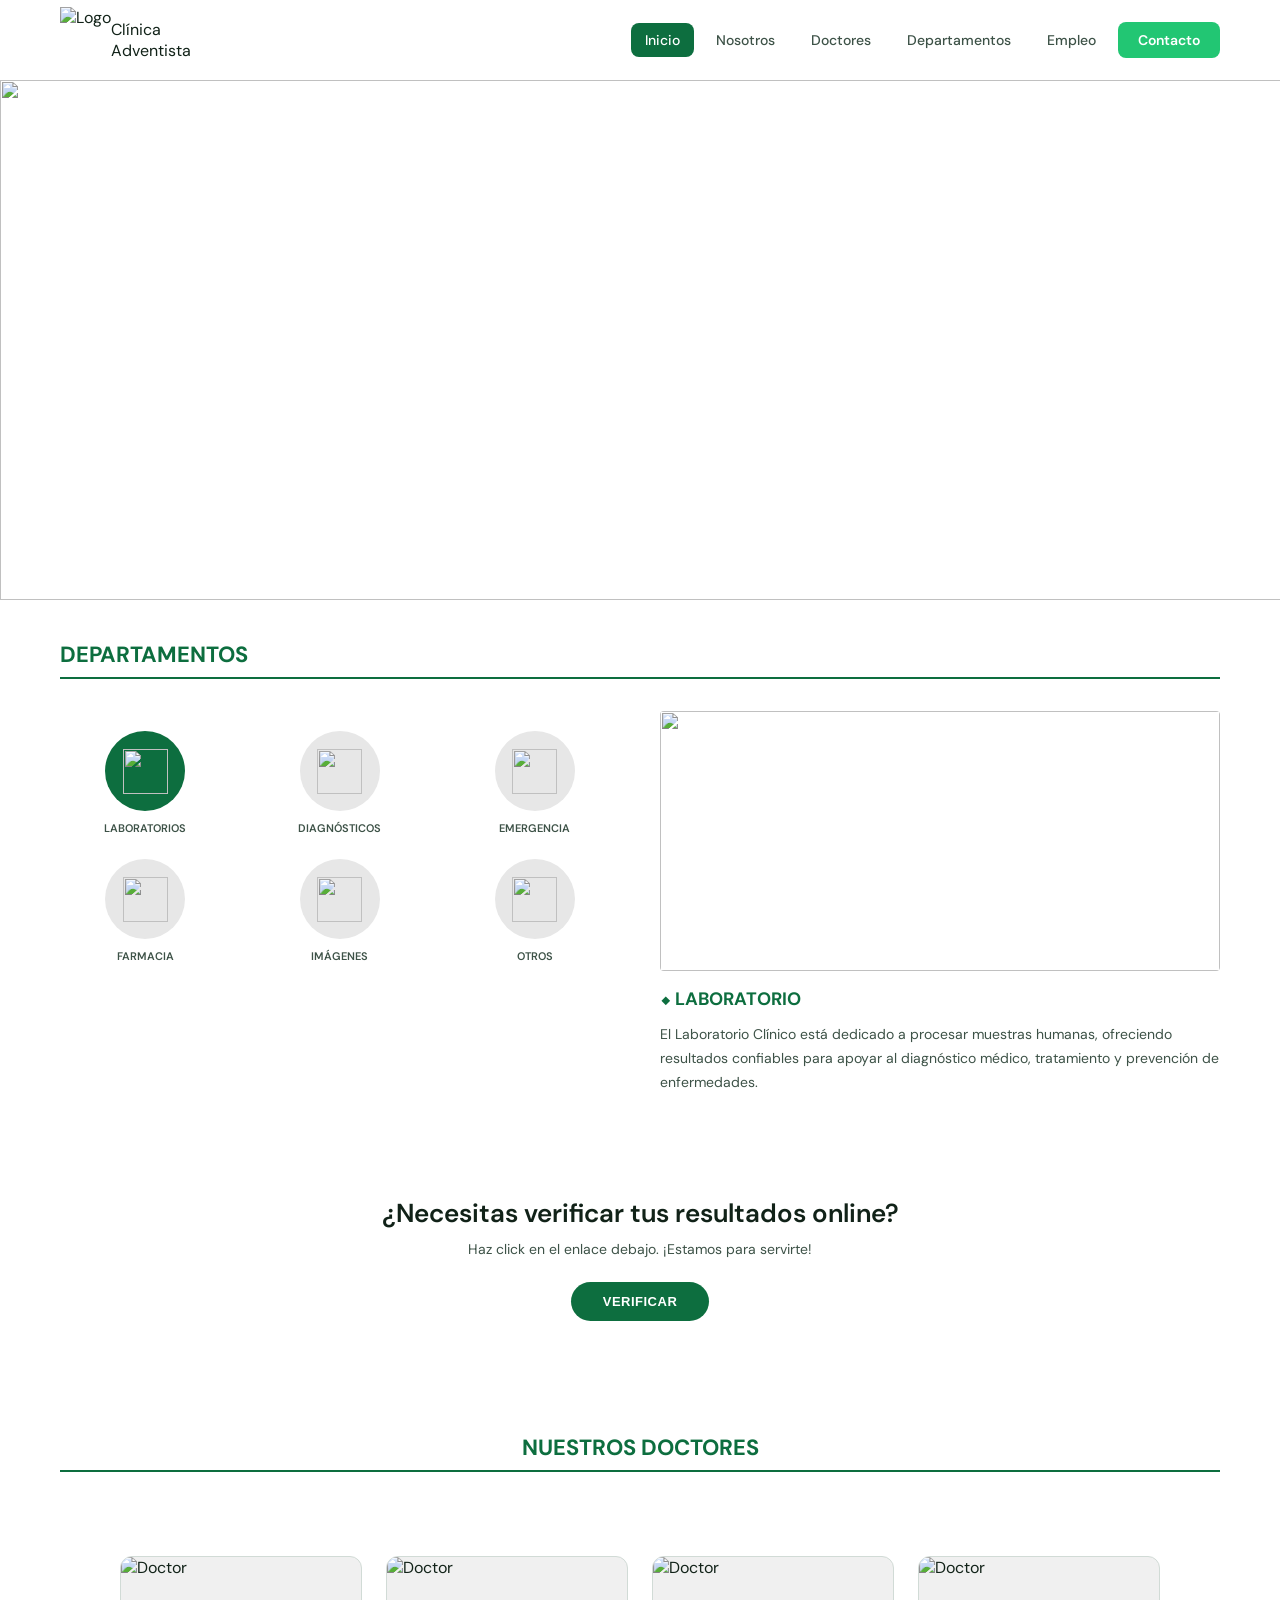
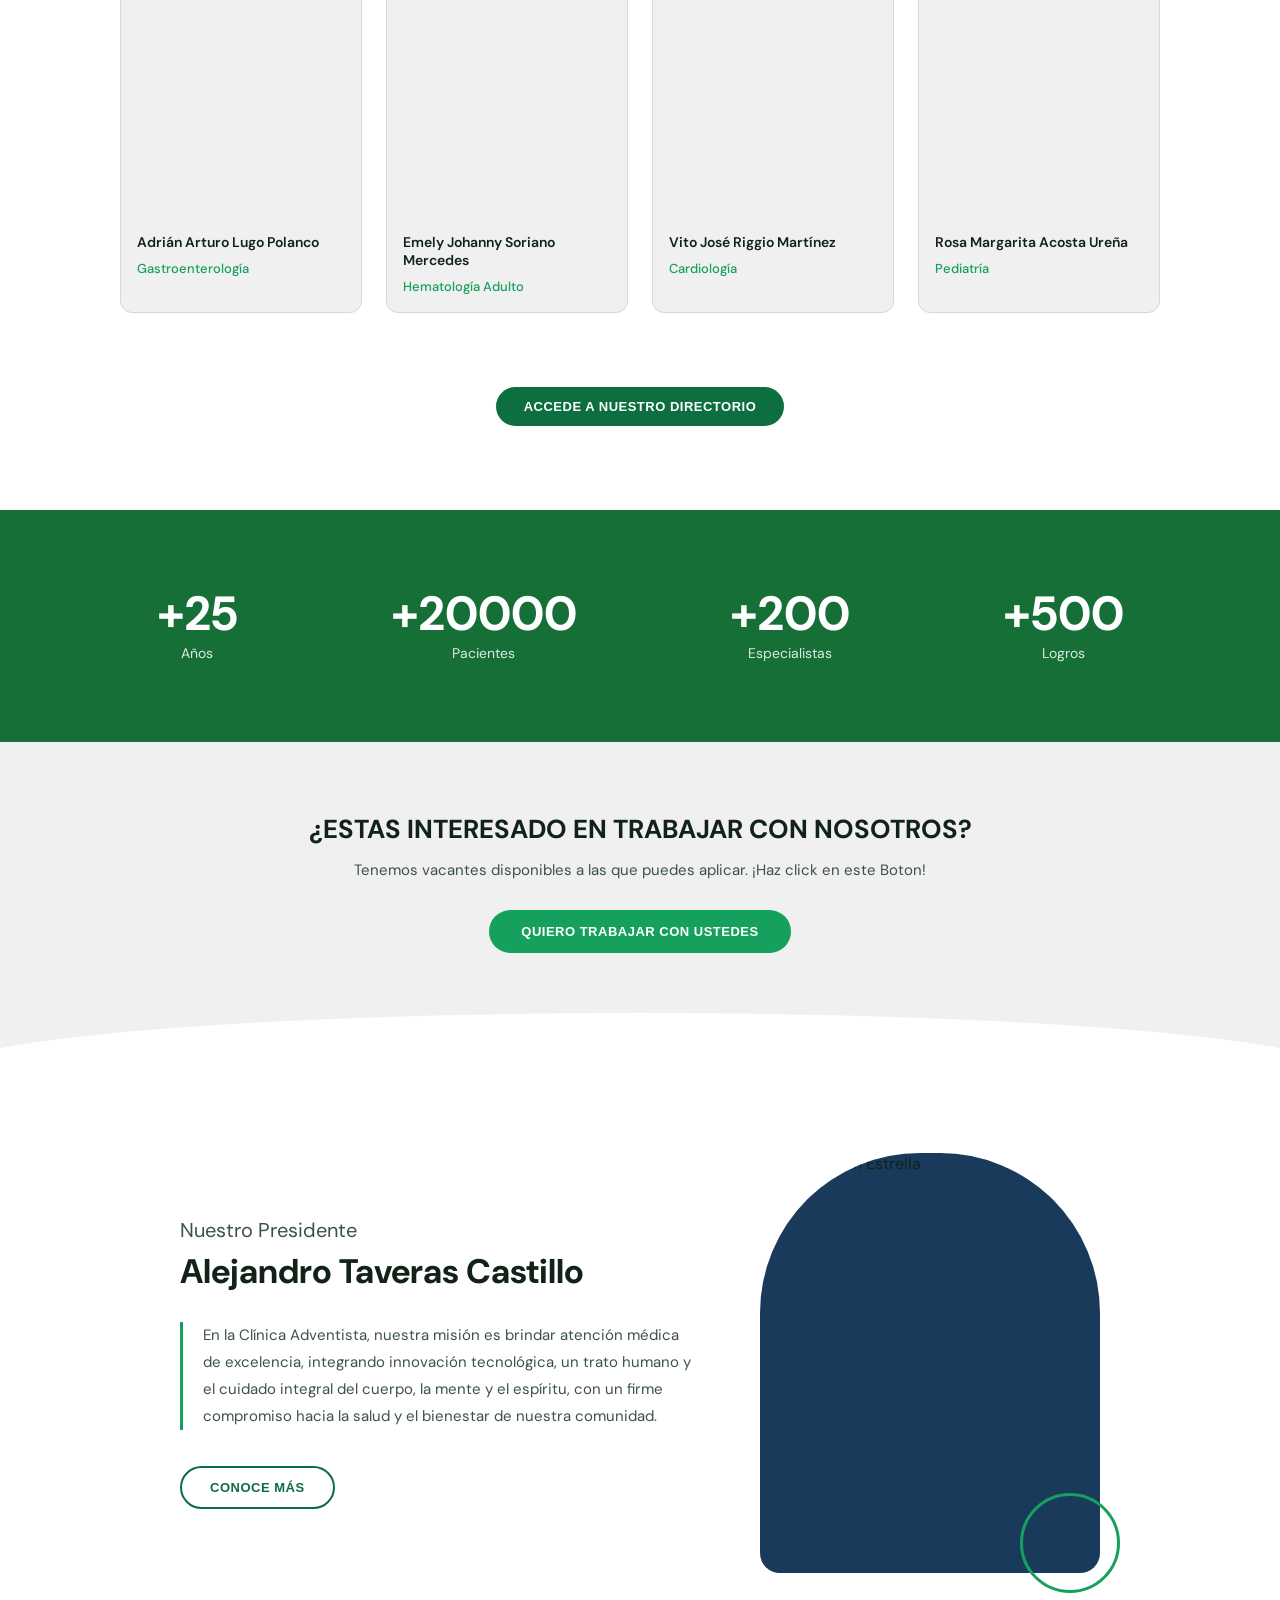
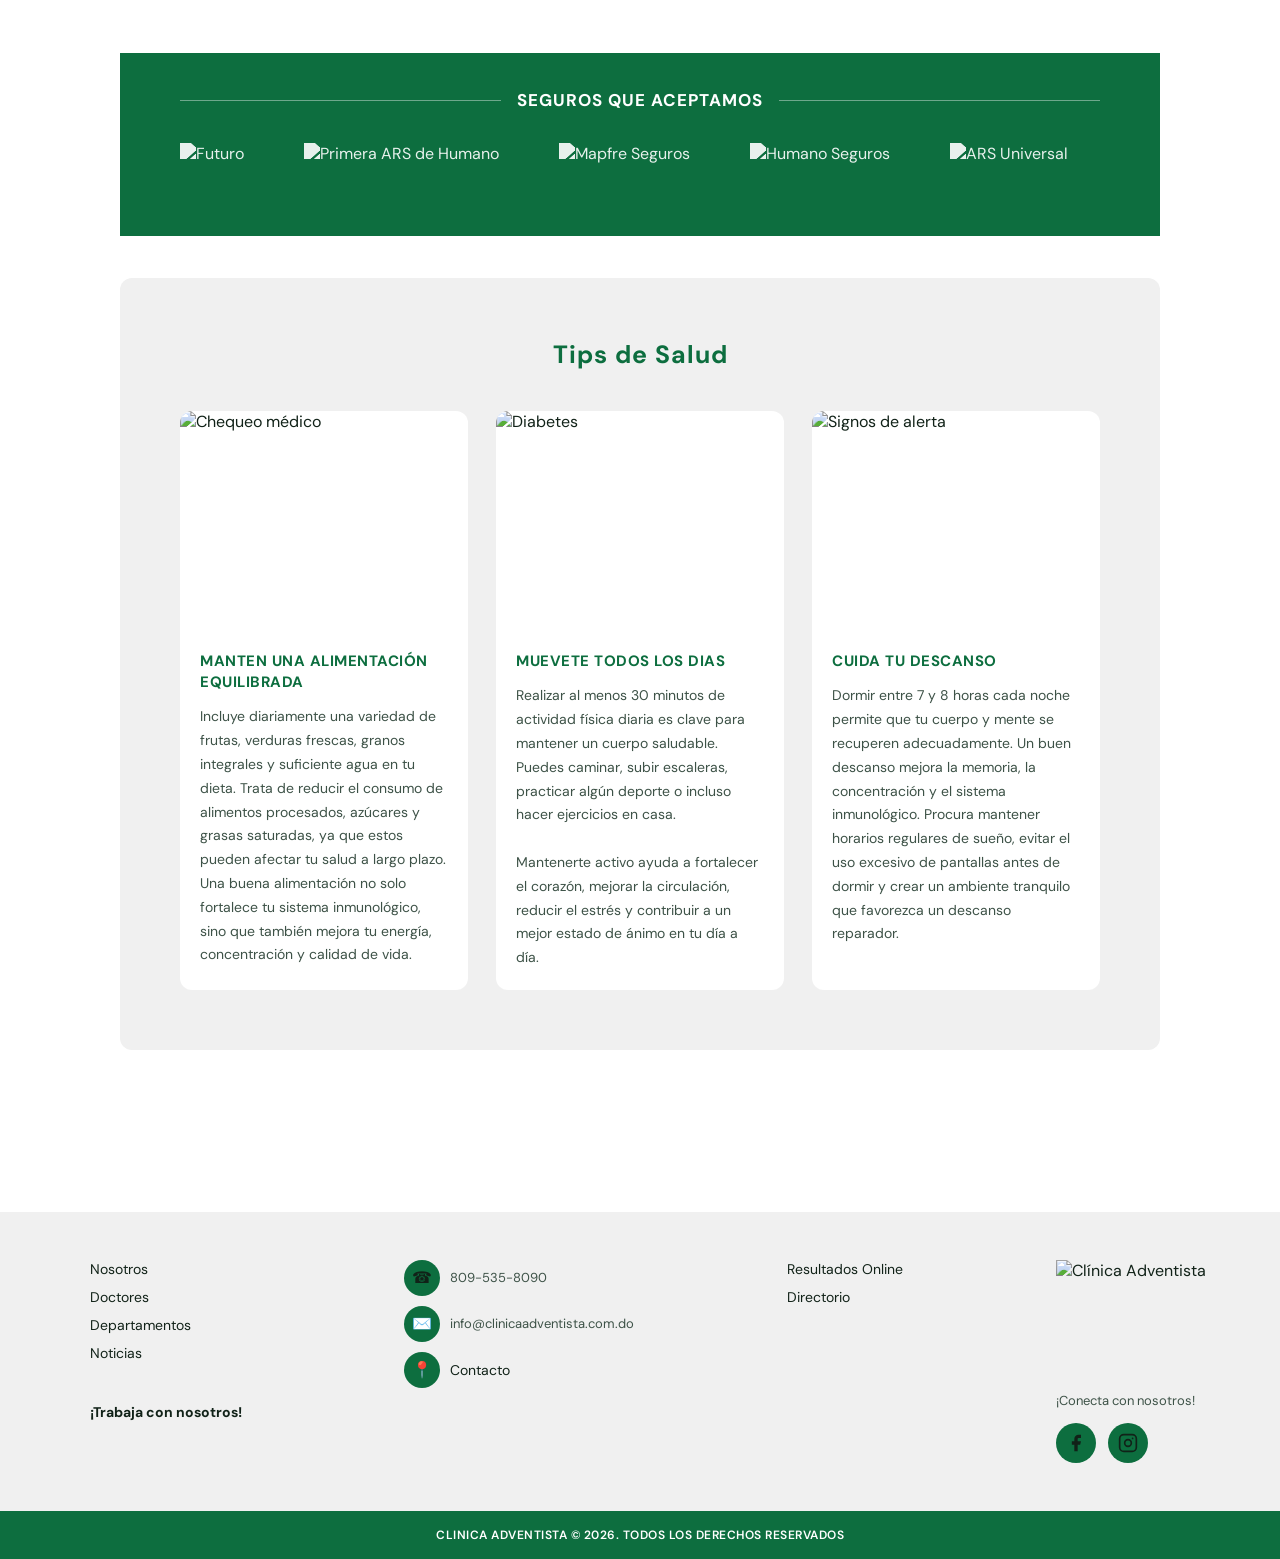
==== index.html @ 23ee559a "Add files via upload" ====
<!DOCTYPE html>
<html lang="es">
<head>
    <meta charset="UTF-8">
    <meta name="viewport" content="width=device-width, initial-scale=1.0">
    <title>Clínica Adventista</title>
    <link href="https://fonts.googleapis.com/css2?family=Playfair+Display:wght@400;600;700&family=DM+Sans:wght@300;400;500;600&display=swap" rel="stylesheet">
    <link rel="stylesheet" href="style.css">
    <link rel="icon" type="image/png" href="https://i.postimg.cc/DSvTv7b7/Logos-de-Clinica-Adventista-01.png">
</head>

<body>

<!--Navbar-->
<header>
    <div class="logo-area" onclick="irAlInicio()">
      <img src="https://i.postimg.cc/zfGGG0wj/Logos-de-Clinica-Adventista-01.png" alt="Logo" class="header-logo">
        <div class="logo-text">
            <div class="Clinica">Clínica</div>
            <div class="Adventista">Adventista</div>
        </div>
    </div>
    <nav>
        <a onclick="showSection('Inicio')" id="nav-Inicio" class="active">Inicio</a>
        <a onclick="showSection('Nosotros')" id="nav-Nosotros">Nosotros</a>
        <a onclick="showSection('Doctores')" id="nav-Doctores">Doctores</a>
        <a onclick="showSection('Departamentos')" id="nav-Departamentos">Departamentos</a>
        <a onclick="showSection('Empleo')" id="nav-Empleo">Empleo</a>
        <a onclick="showSection('Contacto')" id="nav-Contacto" class="btn-cita">Contacto</a>
    </nav>
</header>

<!-- Contenido Secciones -->
<div class="container">

    <div id="Inicio" class="section active">
        <img src="https://i.postimg.cc/GptW9PB2/Gemini-Generated-Image-r8y6f8r8y6f8r8y6.png" class="imger">

        <h2 class="dept-titulo">DEPARTAMENTOS</h2>
        <hr class="dept-linea">

        <div class="dept-layout">
            <div class="dept-iconos">
                <div class="dept-item active" onclick="seleccionarDept(this, 'laboratorio')">
                    <div class="dept-circulo"><img src="https://i.postimg.cc/W1V473T8/Chat-GPT-Image-12-abr-2026-00-02-45.png"></div>
                    <span>LABORATORIOS</span>
                </div>
                <div class="dept-item" onclick="seleccionarDept(this, 'diagnostico')">
                    <div class="dept-circulo"><img src="https://i.postimg.cc/g23Y3V1Q/Untitled-(6).png"></div>
                    <span>DIAGNÓSTICOS</span>
                </div>
                <div class="dept-item" onclick="seleccionarDept(this, 'emergencia')">
                    <div class="dept-circulo"><img src="https://i.postimg.cc/pTptTKv1/felo3.png"></div>
                    <span>EMERGENCIA</span>
                </div>
                <div class="dept-item" onclick="seleccionarDept(this, 'farmacia')">
                    <div class="dept-circulo"><img src="https://i.postimg.cc/hjrMH563/Untitled-(4).png"></div>
                    <span>FARMACIA</span>
                </div>
                <div class="dept-item" onclick="seleccionarDept(this, 'imagenes')">
                    <div class="dept-circulo"><img src="https://i.postimg.cc/BQNNhkHX/Untitled.png"></div>
                    <span>IMÁGENES</span>
                </div>
                <div class="dept-item" onclick="seleccionarDept(this, 'otros')">
                    <div class="dept-circulo"><img src="https://i.postimg.cc/d3RvPwvf/Untitled-(3).png"></div>
                    <span>OTROS</span>
                </div>
            </div>

            <div class="dept-info">
                <img id="dept-img" src="https://images.unsplash.com/photo-1579154204601-01588f351e67?w=600" alt="">
                <h3 id="dept-nombre">⬥ LABORATORIO</h3>
                <p id="dept-desc">El Laboratorio Clínico está dedicado a procesar muestras humanas, ofreciendo resultados confiables para apoyar al diagnóstico médico, tratamiento y prevención de enfermedades.</p>
            </div>
        </div><br><br>

        <div class="banner-resultados">
    <h2>¿Necesitas verificar tus resultados online?</h2>
    <p>Haz click en el enlace debajo. ¡Estamos para servirte!</p>
    <button class="btn-verificar" onclick="abrirModal()">VERIFICAR</button>
 </div><br><br>

        <h2 class="dept-titulo2">NUESTROS DOCTORES</h2>
        <hr class="dept-linea">

        <div class="doctores-wrapper">

    <div class="doctores-grid">
        <div class="doctor-card">
            <img src="https://images.pexels.com/photos/6762866/pexels-photo-6762866.jpeg?auto=compress&cs=tinysrgb&w=400" alt="Doctor">
            <div class="doctor-info">
                <h4>Adrián Arturo Lugo Polanco</h4>
                <span>Gastroenterología</span>
            </div>
        </div>
        <div class="doctor-card">
            <img src="https://images.pexels.com/photos/5998482/pexels-photo-5998482.jpeg?auto=compress&cs=tinysrgb&w=400" alt="Doctor">
            <div class="doctor-info">
                <h4>Emely Johanny Soriano Mercedes</h4>
                <span>Hematología Adulto</span>
            </div>
        </div>
        <div class="doctor-card">
            <img src="https://images.pexels.com/photos/6129500/pexels-photo-6129500.jpeg?auto=compress&cs=tinysrgb&w=400" alt="Doctor">
            <div class="doctor-info">
                <h4>Vito José Riggio Martínez</h4>
                <span>Cardiología</span>
            </div>
        </div>
        <div class="doctor-card">
            <img src="https://images.pexels.com/photos/32254664/pexels-photo-32254664.jpeg?auto=compress&cs=tinysrgb&w=400" alt="Doctor">
            <div class="doctor-info">
                <h4>Rosa Margarita Acosta Ureña</h4>
                <span>Pediatría</span>
            </div>
        </div>

    </div><br><br>

    <div style="text-align: center; margin-top: 32px;">
        <button class="btn-directorio" onclick="showSection('Doctores')" id="nav-Doctores">ACCEDE A NUESTRO DIRECTORIO</button>
    </div><br><br><br><br>

    <section class="stats-section">
  <div class="stats-grid">
    <div class="stat-item">
      <p class="stat-number">+25</p>
      <p class="stat-label">Años</p>
    </div>
    <div class="stat-item">
      <p class="stat-number">+20000</p>
      <p class="stat-label">Pacientes</p>
    </div>
    <div class="stat-item">
      <p class="stat-number">+200</p>
      <p class="stat-label">Especialistas</p>
    </div>
    <div class="stat-item">
      <p class="stat-number">+500</p>
      <p class="stat-label">Logros</p>
    </div>

  </div>

  
</section>

 <div class="empleo-banner">
  <h2>¿ESTAS INTERESADO EN TRABAJAR CON NOSOTROS?</h2>
  <p>Tenemos vacantes disponibles a las que puedes aplicar. ¡Haz click en este Boton!</p>
  <button class="btn-empleo" onclick="showSection('Empleo')" id="nav-Empleo">QUIERO TRABAJAR CON USTEDES</button>
  </div>

  <section class="presidente-section">
  <div class="presidente-texto">
    <p class="presidente-subtitulo">Nuestro Presidente</p>
    <h2 class="presidente-nombre">Alejandro Taveras Castillo</h2>
    <div class="presidente-cita">
      <p>En la Clínica Adventista, nuestra misión es brindar atención médica de excelencia, integrando innovación tecnológica, un trato humano y el cuidado integral del cuerpo, la mente y el espíritu, con un firme compromiso hacia la salud y el bienestar de nuestra comunidad.</p>
    </div>
    <button class="btn-conoce" onclick="showSection('Nosotros')" id="nav-Nosotros">CONOCE MÁS</button>
  </div>

  <div class="presidente-imagen">
    <div class="imagen-marco">
      <img src="https://images.pexels.com/photos/8460094/pexels-photo-8460094.jpeg?auto=compress&cs=tinysrgb&w=400" alt="Luis Grullón Estrella">
    </div>
    <div class="circulo-deco"></div>
  </div>
</section>

<section class="seguros-section">
  <div class="seguros-header">
    <hr class="seguros-linea-izq">
    <h2 class="seguros-titulo">SEGUROS QUE ACEPTAMOS</h2>
    <hr class="seguros-linea-der">
  </div>

  <div class="seguros-track-wrapper">
    <div class="seguros-track">
      <img src="https://upload.wikimedia.org/wikipedia/commons/thumb/4/4e/Futuro_logo.png/320px-Futuro_logo.png" alt="Futuro">
      <img src="https://www.arsprimera.com/SiteAssets/logo.png" alt="Primera ARS de Humano">
      <img src="https://www.unipoliza.com/wp-content/uploads/2020/01/mapfre.png" alt="Mapfre Seguros">
      <img src="https://homs.com.do/storage/2025/02/23-Humano-seguros.png" alt="Humano Seguros">
      <img src="https://enlinea.universal.com.do/assets/images/logo-seguros-universal.svg" alt="ARS Universal">
      <!-- Duplicados para loop continuo -->
      <img src="https://adimars.do/wp-content/uploads/2025/10/FUTURO.-ARS.png" alt="Futuro">
      <img src="https://www.arsprimera.com/SiteAssets/logo.png" alt="Primera ARS de Humano">
      <img src="https://www.unipoliza.com/wp-content/uploads/2020/01/mapfre.png" alt="Mapfre Seguros">
      <img src="https://homs.com.do/storage/2025/02/23-Humano-seguros.png" alt="Humano Seguros">
      <img src="https://enlinea.universal.com.do/assets/images/logo-seguros-universal.svg" alt="ARS Universal">
    </div>
  </div>
</section><br><br>

<section class="noticias-section">
  <h2 class="noticias-titulo">Tips de Salud</h2>
  <p class="noticias-subtitulo"></p>

  <div class="noticias-grid">

    <div class="noticia-card">
      <img src="https://images.pexels.com/photos/3758028/pexels-photo-3758028.jpeg?auto=compress&cs=tinysrgb&w=600" alt="Chequeo médico">
      <div class="noticia-info">
        <h3>MANTEN UNA ALIMENTACIÓN EQUILIBRADA</h3>
        <p>Incluye diariamente una variedad de frutas, verduras frescas, granos integrales y suficiente agua en tu dieta. Trata de reducir el consumo de alimentos procesados, azúcares y grasas saturadas, ya que estos pueden afectar tu salud a largo plazo. Una buena alimentación no solo fortalece tu sistema inmunológico, sino que también mejora tu energía, concentración y calidad de vida.</p>
      </div>
    </div>

    <div class="noticia-card">
      <img src="https://images.pexels.com/photos/5319491/pexels-photo-5319491.jpeg?auto=compress&cs=tinysrgb&w=600" alt="Diabetes">
      <div class="noticia-info">
        <h3>MUEVETE TODOS LOS DIAS</h3>
        <p>Realizar al menos 30 minutos de actividad física diaria es clave para mantener un cuerpo saludable. Puedes caminar, subir escaleras, practicar algún deporte o incluso hacer ejercicios en casa.<br><br> Mantenerte activo ayuda a fortalecer el corazón, mejorar la circulación, reducir el estrés y contribuir a un mejor estado de ánimo en tu día a día.</p>
      </div>
    </div>

    <div class="noticia-card">
      <img src="https://images.pexels.com/photos/6541424/pexels-photo-6541424.jpeg?auto=compress&cs=tinysrgb&w=600" alt="Signos de alerta">
      <div class="noticia-info">
        <h3>CUIDA TU DESCANSO</h3>
        <p>Dormir entre 7 y 8 horas cada noche permite que tu cuerpo y mente se recuperen adecuadamente. Un buen descanso mejora la memoria, la concentración y el sistema inmunológico. Procura mantener horarios regulares de sueño, evitar el uso excesivo de pantallas antes de dormir y crear un ambiente tranquilo que favorezca un descanso reparador.</p>
      </div>
    </div>

  </div>
</div>
</div>
</section><br><br>

    <div id="Nosotros" class="section">
      <!-- HERO -->
  <div class="nos-hero">
    <div>
      <div class="nos-hero-tag">Quiénes somos</div>
      <h1 class="nos-hero-titulo">Comprometidos con tu bienestar integral</h1>
      <p>En la Clínica Adventista somos una institución dedicada al cuidado de la salud desde una perspectiva integral, entendiendo al ser humano como una unidad de cuerpo, mente y espíritu. Nuestro propósito es ofrecer servicios médicos de excelencia, combinando el conocimiento científico con valores cristianos, la compasión y el respeto por la vida.</p>
    </div>
    <div class="nos-hero-img">
      <img src="https://images.pexels.com/photos/3259629/pexels-photo-3259629.jpeg?auto=compress&cs=tinysrgb&w=600" alt="Clínica">
    </div>
  </div>

  <!-- CUERPO -->
  <div class="nos-body">

    <div class="nos-grid-3">
      <div class="nos-card">
        <div class="nos-card-icon">
          <svg viewBox="0 0 24 24" fill="none" stroke="#0d6e3f" stroke-width="2" stroke-linecap="round" stroke-linejoin="round" width="22" height="22"><path d="M12 22s8-4 8-10V5l-8-3-8 3v7c0 6 8 10 8 10z"/></svg>
        </div>
        <h3>Nuestro equipo humano</h3>
        <p>Contamos con profesionales altamente capacitados, comprometidos con la excelencia médica, el servicio desinteresado y el trato humano en cada atención.</p>
      </div>
      <div class="nos-card">
        <div class="nos-card-icon">
          <svg viewBox="0 0 24 24" fill="none" stroke="#0d6e3f" stroke-width="2" stroke-linecap="round" stroke-linejoin="round" width="22" height="22"><path d="M12 2a10 10 0 1 0 0 20A10 10 0 0 0 12 2z"/><path d="M12 6v6l4 2"/></svg>
        </div>
        <h3>Filosofía de salud</h3>
        <p>Promovemos una buena alimentación, actividad física, descanso adecuado, salud emocional y vida espiritual equilibrada. No solo curamos, prevenimos y restauramos.</p>
      </div>
      <div class="nos-card">
        <div class="nos-card-icon">
          <svg viewBox="0 0 24 24" fill="none" stroke="#0d6e3f" stroke-width="2" stroke-linecap="round" stroke-linejoin="round" width="22" height="22"><path d="M17 21v-2a4 4 0 0 0-4-4H5a4 4 0 0 0-4 4v2"/><circle cx="9" cy="7" r="4"/><path d="M23 21v-2a4 4 0 0 0-3-3.87"/><path d="M16 3.13a4 4 0 0 1 0 7.75"/></svg>
        </div>
        <h3>Compromiso comunitario</h3>
        <p>Desarrollamos programas de orientación, prevención y apoyo social para contribuir a una comunidad más sana, con confianza, esperanza y transformación.</p>
      </div>
    </div>

    <div class="nos-vision">
      <div class="nos-vision-img">
        <img src="https://images.pexels.com/photos/12599544/pexels-photo-12599544.jpeg" alt="Visión">
      </div>
      <div class="nos-vision-text">
        <div class="nos-vision-tag">Nuestra visión</div>
        <h2>Referentes en salud integral</h2>
        <p>Ser una institución de salud reconocida por brindar atención integral, basada en principios, innovación médica y un profundo compromiso con el bienestar físico, mental y espiritual de las personas que confían en nosotros.</p>
      </div>
    </div>

    <div class="nos-valores">
      <h2>Nuestros valores</h2>
      <p>Los principios que guían cada acción y cada atención en nuestra institución.</p>
      <div class="nos-valores-grid">
        <div class="valor-pill"><div class="valor-dot"></div><span>Compasión</span></div>
        <div class="valor-pill"><div class="valor-dot"></div><span>Servicio</span></div>
        <div class="valor-pill"><div class="valor-dot"></div><span>Integridad</span></div>
        <div class="valor-pill"><div class="valor-dot"></div><span>Respeto</span></div>
        <div class="valor-pill"><div class="valor-dot"></div><span>Excelencia</span></div>
        <div class="valor-pill"><div class="valor-dot"></div><span>Fe</span></div>
      </div>
    </div>

  </div>

  <!-- EQUIPO EN NÚMEROS -->
  <div class="nos-equipo">
    <h2>Nuestro equipo en números</h2>
    <p>Profesionales comprometidos con la salud y el bienestar de cada paciente que nos visita.</p>
    <div class="nos-equipo-stats">
      <div class="equipo-stat">
        <div class="num">+200</div>
        <div class="lbl">Especialistas médicos</div>
      </div>
      <div class="equipo-stat">
        <div class="num">+25</div>
        <div class="lbl">Años de servicio</div>
      </div>
      <div class="equipo-stat">
        <div class="num">+20k</div>
        <div class="lbl">Pacientes atendidos</div>
      </div>
    </div>
  </div>
    </div>

    <div id="Doctores" class="section">

  <h1 class="dir-titulo">Doctores</h1>

  <div class="dir-buscar">
    <h2 class="dir-buscar-titulo">BUSCAR DOCTORES</h2>
    <hr class="dir-linea">
    <div class="dir-buscar-form">
      <input type="text" id="dir-input" placeholder="Nombre del doctor" oninput="filtrarDoctores()">
      <select id="dir-select" onchange="filtrarDoctores()">
        <option value="">Todas las especialidades</option>
        <option>Cardiología</option>
        <option>Gastroenterología</option>
        <option>Hematología Adulto</option>
        <option>Pediatría</option>
        <option>Medicina Interna</option>
        <option>Neurología</option>
        <option>Ortopedia</option>
        <option>Ginecología</option>
        <option>Dermatología</option>
        <option>Oftalmología</option>
      </select>
      <button class="dir-btn-buscar" onclick="filtrarDoctores()">BUSCAR</button>
    </div>
  </div>

  <div class="dir-subtitulo-wrap">
    <h2 class="dir-buscar-titulo">NUESTROS DOCTORES</h2>
    <hr class="dir-linea">
  </div>

  <div class="dir-grid" id="dir-grid">

    <div class="dir-card" data-nombre="Adrián Arturo Lugo Polanco" data-especialidad="Gastroenterología">
      <img src="https://images.pexels.com/photos/6762866/pexels-photo-6762866.jpeg?auto=compress&cs=tinysrgb&w=400" alt="Doctor">
      <div class="dir-card-info">
        <h4>Adrián Arturo Lugo Polanco</h4>
        <span>Gastroenterología</span>
      </div>
    </div>

    <div class="dir-card" data-nombre="Emely Johanny Soriano Mercedes" data-especialidad="Hematología Adulto">
      <img src="https://images.pexels.com/photos/5998482/pexels-photo-5998482.jpeg?auto=compress&cs=tinysrgb&w=400" alt="Doctor">
      <div class="dir-card-info">
        <h4>Emely Johanny Soriano Mercedes</h4>
        <span>Hematología Adulto</span>
      </div>
    </div>

    <div class="dir-card" data-nombre="Vito José Riggio Martínez" data-especialidad="Cardiología">
      <img src="https://images.pexels.com/photos/6129500/pexels-photo-6129500.jpeg?auto=compress&cs=tinysrgb&w=400" alt="Doctor">
      <div class="dir-card-info">
        <h4>Vito José Riggio Martínez</h4>
        <span>Cardiología</span>
      </div>
    </div>

    <div class="dir-card" data-nombre="Rosa Margarita Acosta Ureña" data-especialidad="Pediatría">
      <img src="https://images.pexels.com/photos/32254664/pexels-photo-32254664.jpeg?auto=compress&cs=tinysrgb&w=400" alt="Doctor">
      <div class="dir-card-info">
        <h4>Rosa Margarita Acosta Ureña</h4>
        <span>Pediatría</span>
      </div>

  </div>

  <div class="dir-card" data-nombre="Rafael Foandy Rivera" data-especialidad="Ginecología">
      <img src="https://images.pexels.com/photos/4989135/pexels-photo-4989135.jpeg?auto=compress&cs=tinysrgb&w=400" alt="Doctor">
      <div class="dir-card-info">
        <h4>Rafael Foandy Rivera</h4>
        <span>Ginecología</span>
      </div>
    </div>

    <div class="dir-card" data-nombre="Carlos Julian Martinez Ortiz" data-especialidad="Medicina Interna">
      <img src="https://images.pexels.com/photos/12793736/pexels-photo-12793736.jpeg?auto=compress&cs=tinysrgb&w=400" alt="Doctor">
      <div class="dir-card-info">
        <h4>Carlos Julian Martinez Ortiz</h4>
        <span>Medicina Interna</span>
      </div>
    </div>

    <div class="dir-card" data-nombre="Carlos Mendoza Reyes" data-especialidad="Cardiología">
  <img src="https://images.pexels.com/photos/5888149/pexels-photo-5888149.jpeg?auto=compress&cs=tinysrgb&w=400" alt="Doctor">
  <div class="dir-card-info">
    <h4>Carlos Mendoza Reyes</h4>
    <span>Cardiología</span>
  </div>
</div>

<div class="dir-card" data-nombre="Lucía Fernández Batista" data-especialidad="Gastroenterología">
  <img src="https://images.pexels.com/photos/5214958/pexels-photo-5214958.jpeg?auto=compress&cs=tinysrgb&w=400" alt="Doctor">
  <div class="dir-card-info">
    <h4>Lucía Fernández Batista</h4>
    <span>Gastroenterología</span>
  </div>
</div>

<div class="dir-card" data-nombre="Miguel Ángel Vargas Peña" data-especialidad="Pediatría">
  <img src="https://images.pexels.com/photos/6234600/pexels-photo-6234600.jpeg?auto=compress&cs=tinysrgb&w=400" alt="Doctor">
  <div class="dir-card-info">
    <h4>Miguel Ángel Vargas Peña</h4>
    <span>Pediatría</span>
  </div>
</div>

<div class="dir-card" data-nombre="Sofía Ramírez Castillo" data-especialidad="Neurología">
  <img src="https://images.pexels.com/photos/5407222/pexels-photo-5407222.jpeg?auto=compress&cs=tinysrgb&w=400" alt="Doctor">
  <div class="dir-card-info">
    <h4>Sofía Ramírez Castillo</h4>
    <span>Neurología</span>
  </div>
</div>

<div class="dir-card" data-nombre="Daniela Ortiz Núñez" data-especialidad="Ginecología">
  <img src="https://images.pexels.com/photos/8376300/pexels-photo-8376300.jpeg?auto=compress&cs=tinysrgb&w=400" alt="Doctor">
  <div class="dir-card-info">
    <h4>Daniela Ortiz Núñez</h4>
    <span>Ginecología</span>
  </div>
</div>

<div class="dir-card" data-nombre="Andrés Herrera Suárez" data-especialidad="Ortopedia">
  <img src="https://images.pexels.com/photos/5452292/pexels-photo-5452292.jpeg?auto=compress&cs=tinysrgb&w=400" alt="Doctor">
  <div class="dir-card-info">
    <h4>Andrés Herrera Suárez</h4>
    <span>Ortopedia</span>
  </div>
</div>

<div class="dir-card" data-nombre="Patricia Guzmán Torres" data-especialidad="Medicina Interna">
  <img src="https://images.pexels.com/photos/19963176/pexels-photo-19963176.jpeg?auto=compress&cs=tinysrgb&w=400" alt="Doctor">
  <div class="dir-card-info">
    <h4>Patricia Guzmán Torres</h4>
    <span>Medicina Interna</span>
  </div>
</div>

<div class="dir-card" data-nombre="Roberto Jiménez Alcántara" data-especialidad="Dermatología">
  <img src="https://images.pexels.com/photos/6129648/pexels-photo-6129648.jpeg?auto=compress&cs=tinysrgb&w=400" alt="Doctor">
  <div class="dir-card-info">
    <h4>Roberto Jiménez Alcántara</h4>
    <span>Dermatología</span>
  </div>
</div>

<div class="dir-card" data-nombre="Valentina Cruz Espinal" data-especialidad="Oftalmología">
  <img src="https://images.pexels.com/photos/6749777/pexels-photo-6749777.jpeg?auto=compress&cs=tinysrgb&w=400" alt="Doctor">
  <div class="dir-card-info">
    <h4>Valentina Cruz Espinal</h4>
    <span>Oftalmología</span>
  </div>
</div>

<div class="dir-card" data-nombre="Fernando Delgado Marte" data-especialidad="Hematología Adulto">
  <img src="https://images.pexels.com/photos/6129497/pexels-photo-6129497.jpeg?auto=compress&cs=tinysrgb&w=400" alt="Doctor">
  <div class="dir-card-info">
    <h4>Fernando Delgado Marte</h4>
    <span>Hematología Adulto</span>
  </div>
</div>

<div class="dir-card" data-nombre="Isabella Moreno Santana" data-especialidad="Cardiología">
  <img src="https://images.pexels.com/photos/5934410/pexels-photo-5934410.jpeg?auto=compress&cs=tinysrgb&w=400" alt="Doctor">
  <div class="dir-card-info">
    <h4>Isabella Moreno Santana</h4>
    <span>Cardiología</span>
  </div>
</div>

<div class="dir-card" data-nombre="Alejandro Ríos Peralta" data-especialidad="Pediatría">
  <img src="https://images.pexels.com/photos/8326324/pexels-photo-8326324.jpeg?auto=compress&cs=tinysrgb&w=400" alt="Doctor">
  <div class="dir-card-info">
    <h4>Alejandro Ríos Peralta</h4>
    <span>Pediatría</span>
  </div>
</div>

<div class="dir-card" data-nombre="Carmen Salcedo Villanueva" data-especialidad="Ginecología">
  <img src="https://images.pexels.com/photos/15752232/pexels-photo-15752232.jpeg?auto=compress&cs=tinysrgb&w=400" alt="Doctor">
  <div class="dir-card-info">
    <h4>Carmen Salcedo Villanueva</h4>
    <span>Ginecología</span>
  </div>
</div>

<div class="dir-card" data-nombre="Héctor Paredes Almonte" data-especialidad="Neurología">
  <img src="https://images.pexels.com/photos/5531446/pexels-photo-5531446.jpeg?auto=compress&cs=tinysrgb&w=400" alt="Doctor">
  <div class="dir-card-info">
    <h4>Héctor Paredes Almonte</h4>
    <span>Neurología</span>
  </div>
</div>

<div class="dir-card" data-nombre="Mariana Vélez Comprés" data-especialidad="Ortopedia">
  <img src="https://images.pexels.com/photos/7108278/pexels-photo-7108278.jpeg?auto=compress&cs=tinysrgb&w=400" alt="Doctor">
  <div class="dir-card-info">
    <h4>Mariana Vélez Comprés</h4>
    <span>Ortopedia</span>
  </div>
</div>

<div class="dir-card" data-nombre="Gabriel Santos Encarnación" data-especialidad="Dermatología">
  <img src="https://images.pexels.com/photos/32254526/pexels-photo-32254526.jpeg?auto=compress&cs=tinysrgb&w=400" alt="Doctor">
  <div class="dir-card-info">
    <h4>Gabriel Santos Encarnación</h4>
    <span>Dermatología</span>
  </div>
</div>


  <p class="dir-sin-resultados" id="dir-sin-resultados" style="display:none;">
    No se encontraron doctores con ese criterio de búsqueda.
  </p>

</div>
    </div>



<div id="Departamentos" class="section">

    <h2 class="dept-titulo2">Nuestros Departamentos</h2>
    <hr class="dept-linea">

    <div class="dept-full">

        <!-- GRID DE DEPARTAMENTOS -->
        <div class="dept-grid">

            <div class="dept-card active" onclick="mostrarDeptFull(this, 'laboratorio')">
                <div class="dept-circulo">🧪</div>
                <span>Laboratorio</span>
            </div>

            <div class="dept-card" onclick="mostrarDeptFull(this, 'imagenes')">
                <div class="dept-circulo">🩺</div>
                <span>Imágenes</span>
            </div>


            <div class="dept-card" onclick="mostrarDeptFull(this, 'farmacia')">
                <div class="dept-circulo">🏥</div>
                <span>Farmacia</span>
            </div>

        </div>

        <!-- INFO GRANDE -->
        <div class="dept-full-info">
            <img id="full-img" src="https://images.unsplash.com/photo-1579154204601-01588f351e67?w=800">
            <h3 id="full-nombre">Laboratorio</h3>
            <p id="full-desc">
                El Laboratorio Clínico procesa muestras obtenidas de humanos, con el fin de ofrecer al médico, información relevante y confiable sobre el estado de salud o enfermedad de una persona, contribuyendo al diagnóstico, evolución, tratamiento y prevención de las diferentes patologías que afectan a los seres humanos.
            </p>
        </div>

    </div>

</div>

<div id="Empleo" class="section">

  <h1 class="empleo-titulo">Trabaja con Nosotros</h1>
  <p class="empleo-subtitulo">Buscamos personas talentosas, comprometidas y apasionadas por la excelencia. Si compartes nuestros valores, ¡nos encantaría conocerte!</p>

  <div class="empleo-grid">
    <form class="empleo-form2" id="empleoForm">

      <div class="fila">
        <div class="campo">
          <label>Nombre</label>
          <input type="text">
        </div>
        <div class="campo">
          <label>Apellidos</label>
          <input type="text">
        </div>
      </div>

      <div class="fila">
        <div class="campo">
          <label>Teléfono</label>
          <input type="text">
        </div>
        <div class="campo">
          <label>Móvil</label>
          <input type="text">
        </div>
      </div>

      <div class="fila">
        <div class="campo">
          <label>Correo electrónico</label>
          <input type="email">
        </div>
        <div class="campo">
          <label>Curriculum Vitae</label>
          <input type="file">
        </div>
      </div>

      <div class="campo">
        <label>Mensaje</label>
        <textarea rows="5" required></textarea>
      </div>

      <button type="submit" class="empleo-btn-enviar">Enviar solicitud</button>
      <p id="respuestaEmpleo" class="empleo-respuesta"></p>

    </form>
  </div>

</div>

<div id="Contacto" class="section">
    <div class="contact-container">

        <div class="contact-info">
            <h2>Contacto</h2>
            <p>¿Tienes alguna pregunta? Escríbenos y te responderemos lo antes posible.</p>
        </div>

        <form id="contactForm" class="contact-form">
            <div class="form-group">
                <input type="text" id="nombre" name="nombre" placeholder="Nombre completo" required>
            </div>

            <div class="form-group">
                <input type="email" id="correo" name="correo" placeholder="Correo electrónico" required>
            </div>

            <div class="form-group">
                <textarea id="mensaje" name="mensaje" rows="5" placeholder="Escribe tu mensaje..." required></textarea>
            </div>

            <button type="submit">Enviar mensaje</button>
            <p id="respuesta"></p>
        </form>

    </div>
</div><!-- fin .container -->

<script src="script.js" async defer></script>

<!-- Modal Login -->
<div id="modal-login" class="modal-overlay" onclick="cerrarModal(event)">
    <div class="modal-card">
        
        <!-- Lado izquierdo -->
        <div class="modal-izq">
            <div class="logo-text" style="text-align:center; margin-bottom: 32px;">
                <div class="Clinica">Clínica</div>
                <div class="Adventista">Adventista</div>
            </div>
            <h2>Portal de Pacientes</h2>
            <input type="text" placeholder="Nombre de usuario">
            <input type="password" placeholder="Contraseña">
            <a href="#" class="olvido">¿Olvidó su contraseña?</a>
            <button class="btn-login">INICIAR SESIÓN</button>
        </div>

        <!-- Lado derecho -->
        <div class="modal-der">
            <h2>¡Bienvenido(a)!</h2>
            <p>Ingrese sus datos personales y consulte sus resultados.</p>
        </div>

    </div>
</div>

<footer class="footer">
  <div class="footer-grid">

    <!-- Columna 1: Links -->
    <div class="footer-col">
      <a onclick="showSection('Nosotros')">Nosotros</a>
      <a onclick="showSection('Doctores')">Doctores</a>
      <a onclick="showSection('Departamentos')">Departamentos</a>
      <a href="#">Noticias</a>
      <br>
      <a onclick="showSection('Empleo')" class="footer-empleo">¡Trabaja con nosotros!</a>
    </div>

    <!-- Columna 2: Contacto -->
    <div class="footer-col">
      <div class="footer-contacto-item">
        <div class="footer-icono">☎</div>
        <span>809-535-8090</span>
      </div>
      <div class="footer-contacto-item">
        <div class="footer-icono">✉️</div>
        <span>info@clinicaadventista.com.do</span>
      </div>
      <div class="footer-contacto-item">
        <div class="footer-icono">📍</div>
        <a onclick="showSection('Contacto')" id="nav-Contacto">Contacto</a>
      </div>
    </div>

    <!-- Columna 3: Links rápidos -->
    <div class="footer-col">
      <a onclick="abrirModal()">Resultados Online</a>
      <a onclick="showSection('Doctores')">Directorio</a>
    </div>

    <!-- Columna 4: Logo y redes -->
    <div class="footer-col footer-col-logo">
      <img src="https://i.postimg.cc/cJw8fDtq/Logos-de-Clinica-Adventista.png" alt="Clínica Adventista" class="footer-logo">
      <p class="footer-conecta">¡Conecta con nosotros!</p>
      <div class="footer-redes">
        <a class="footer-red">
          <svg viewBox="0 0 24 24" fill="currentColor" width="20" height="20"><path d="M18 2h-3a5 5 0 0 0-5 5v3H7v4h3v8h4v-8h3l1-4h-4V7a1 1 0 0 1 1-1h3z"/></svg>
        </a>
        <a class="footer-red">
          <svg viewBox="0 0 24 24" fill="none" stroke="currentColor" stroke-width="2" width="20" height="20"><rect x="2" y="2" width="20" height="20" rx="5"/><circle cx="12" cy="12" r="4"/><circle cx="17.5" cy="6.5" r="1" fill="currentColor" stroke="none"/></svg>
        </a>
      </div>
    </div>

  </div>

  <!-- Barra inferior -->
  <div class="footer-barra">
    <p>CLINICA ADVENTISTA © 2026. TODOS LOS DERECHOS RESERVADOS</p>
  </div>
</footer>

<button class="btn-scroll-top" id="btnTop" onclick="window.scrollTo({top:0, behavior:'smooth'})">↑</button>

</body>
</html>
---- style.css ----
/* Quita estilos del navegador */
* {
    margin: 0;
    padding: 0;
    box-sizing: border-box;
}


/* Colores de la pagina */
:root {
    --verde-oscuro: #0d6e3f;
    --verde-medio: #16a05e;
    --verde-claro: #e6f7ee;
    --verde-brillante: #22c673;

    --blanco: #ffffff;
    --gris-borde: #d1dbd6;
    --texto-principal: #112218;
    --texto-secundario: #3d5247;

    --fuente-titulos: 'Playfair Display', Georgia, serif;
    --fuente-normal: 'DM Sans', sans-serif;
}


/* diseño de la pagina */
html {
    scroll-behavior: smooth;
}

body {
    font-family: var(--fuente-normal);
    color: var(--texto-principal);
    background: var(--blanco);
    overflow-x: hidden;
    display: flex;
    flex-direction: column;
    min-height: 100vh;
        transition: background 20s ease, box-shadow 20s ease;
}


/* Barra de navegacion */
header {
    background: white;
    padding: 0 60px;
    height: 80px;
    display: flex;
    align-items: center;
    justify-content: space-between;
    border-bottom: 1px solid transparent;
    position: sticky;
    top: 0;
    z-index: 100;
}

.header-logo {
    height: 70px;
    width: auto;
    object-fit: contain;
    cursor: pointer;
}

header.scrolled {
    background: rgba(255, 255, 255, 0.85);  /* ← blanco con 85% opacidad */
    border-bottom: 1px solid var(--gris-borde);
    box-shadow: 0 2px 12px rgba(0, 0, 0, 0.06);
    backdrop-filter: blur(8px);  /* ← efecto de desenfoque como Corominas */
}

/* NavBar */
nav {
    display: flex;
    align-items: center;
    gap: 8px;
}

nav a {
    font-size: 14px;
    font-weight: 500;
    color: var(--texto-secundario);
    text-decoration: none;
    padding: 8px 14px;
    border-radius: 8px;
    cursor: pointer;
    transition: all 0.2s;
    white-space: nowrap;
}

/* Cuando pasas el mouse por encima */
nav a:hover {
    background: var(--verde-claro);
    color: var(--verde-oscuro);
}

/* La seccion donde estas actualmente */
nav a.active {
    background: var(--verde-oscuro);
    color: white;
}

/* Boton de Contacto */
.btn-cita {
    background: var(--verde-brillante) !important;
    color: white !important;
    padding: 9px 20px !important;
    border-radius: 8px !important;
    font-weight: 600 !important;
}

.btn-cita:hover {
    background: var(--verde-oscuro) !important;
}


/* Secciones */
.container {
    flex: 1;
}

.section {
    display: none;
    padding: 60px;
    min-height: 400px;
    opacity: 0;
    transition: opacity 0.4s ease;
}

.section.active {
    display: block;
    opacity: 1;
}


/* Adaptación para tablets */
@media (max-width: 900px) {
    header,
    .section {
        padding-left: 24px;
        padding-right: 24px;
    }
}


/* Adaptación para celulares */
@media (max-width: 600px) {
    header {
        padding-left: 16px;
        padding-right: 16px;
    }
}

.imger {
    width: 100%;
    height: 520px;
    object-fit: cover;
    object-position: center;
    display: block;
    margin-left: -60px;
    margin-top: -60px;
    width: calc(100% + 120px);
}

/* Departamentos */
.dept-titulo {
    font-size: 22px;
    font-weight: 700;
    color: var(--verde-oscuro);
    margin-bottom: 8px;
    margin-top: 40px;
}

.dept-titulo2 {
    font-size: 22px;
    font-weight: 700;
    color: var(--verde-oscuro);
    margin-bottom: 8px;
    margin-top: 40px;
    text-align: center;
}

.dept-linea {
    border: none;
    border-top: 2px solid var(--verde-oscuro);
    margin-bottom: 32px;
}

.dept-layout {
    display: grid;
    grid-template-columns: 1fr 1fr;
    gap: 40px;
    align-items: start;
}

.dept-iconos {
    display: grid;
    grid-template-columns: repeat(3, 1fr);
    gap: 24px;
    text-align: center;
    margin-top: 20px;
}

.dept-item {
    cursor: pointer;
    display: flex;
    flex-direction: column;
    align-items: center;
    gap: 10px;
}

.dept-item span {
    font-size: 11px;
    font-weight: 600;
    color: var(--texto-secundario);
}

.dept-circulo {
    width: 80px;
    height: 80px;
    border-radius: 50%;
    background: #e7e7e7;
    display: flex;
    align-items: center;
    justify-content: center;
    font-size: 28px;
    transition: background 0.2s;
    overflow: hidden;
}

.dept-item.active .dept-circulo,
.dept-item:hover .dept-circulo {
    background: var(--verde-oscuro);
}

.dept-info img {
    width: 100%;
    height: 260px;
    object-fit: cover;
    border-radius: 4px;
    margin-bottom: 16px;
}

.dept-info h3 {
    font-size: 18px;
    font-weight: 700;
    color: var(--verde-oscuro);
    margin-bottom: 12px;
}

.dept-info p {
    font-size: 14px;
    line-height: 1.7;
    color: var(--texto-secundario);
}

/* Transition */
.dept-info img,
.dept-info h3,
.dept-info p {
    opacity: 1;
    transition: opacity 0.1s ease;
}

.dept-info.cambiando img,
.dept-info.cambiando h3,
.dept-info.cambiando p {
    opacity: 0;
}

.dept-circulo img {
    width: 45px;
    height: 45px;
    object-fit: contain;
    transition: filter 0.2s;
}





/* Doctores */
.doctores-wrapper {
    padding: 60px;
    padding-top: 20px;
}

.doctores-grid {
    display: grid;
    grid-template-columns: repeat(4, 1fr);
    gap: 24px;
    margin-top: 32px;
}

.doctor-card {
    border: 1px solid var(--gris-borde);
    border-radius: 12px;
    overflow: hidden;
    background: #f0f0f0;
    transition: transform 0.3s ease, box-shadow 0.3s ease;
}

.doctor-card:hover {
  /* Levanta la tarjeta 7 píxeles hacia arriba */
  transform: translateY(-7px); 
  
  /* Hace la sombra más grande y oscura para dar el efecto de que se despegó del fondo */
  box-shadow: 0 12px 20px rgba(0, 0, 0, 0.15); 
}

.doctor-card img {
    width: 100%;
    height: 260px;
    object-fit: cover;
    object-position: top;
    display: block;
}

.doctor-info {
    padding: 16px;
}

.doctor-info h4 {
    font-size: 14px;
    font-weight: 600;
    color: var(--texto-principal);
    margin-bottom: 6px;
}

.doctor-info span {
    font-size: 13px;
    color: var(--verde-medio);
    font-weight: 500;
}

.btn-directorio {
    background: var(--verde-oscuro);
    color: white;
    border: none;
    padding: 12px 28px;
    border-radius: 24px;
    font-size: 13px;
    font-weight: 600;
    cursor: pointer;
    letter-spacing: 0.5px;
    transition: background 0.2s;
}

.btn-directorio:hover {
    background: var(--verde-brillante);
}

/* Resultados */
.banner-resultados {
    width: calc(100% + 120px);
    margin-left: -60px;
    padding: 60px 40px;
    text-align: center;
    background-image: url('https://images.pexels.com/photos/11905375/pexels-photo-11905375.jpeg?auto=compress&cs=tinysrgb&w=400'); 
    background-size: cover;
    background-position: center;
    position: relative;
}

.banner-resultados::before {
    content: '';
    position: absolute;
    inset: 0;
    background: rgba(255, 255, 255, 0.75); /* ← capa blanca semitransparente */
}

.banner-resultados h2,
.banner-resultados p,
.banner-resultados button {
    position: relative; /* ← para que queden encima de la capa */
    z-index: 1;
}

.banner-resultados h2 {
    font-size: 26px;
    font-weight: 600;
    color: var(--texto-principal);
    margin-bottom: 10px;
}

.banner-resultados p {
    font-size: 14px;
    color: var(--texto-secundario);
    margin-bottom: 24px;
}

.btn-verificar {
    background: var(--verde-oscuro);
    color: white;
    border: none;
    padding: 12px 32px;
    border-radius: 24px;
    font-size: 13px;
    font-weight: 600;
    cursor: pointer;
    letter-spacing: 0.5px;
    transition: background 0.2s;
}

.btn-verificar:hover {
    background: var(--verde-brillante);
}

/* Modal de resultados */
.modal-overlay {
    display: none;
    position: fixed;
    inset: 0;
    background: rgba(0, 0, 0, 0.5);
    z-index: 200;
    align-items: center;
    justify-content: center;
}

.modal-overlay.activo {
    display: flex;
}

.modal-card {
    display: grid;
    grid-template-columns: 1fr 1fr;
    width: 860px;
    max-width: 90%;
    border-radius: 16px;
    overflow: hidden;
    background: white;
}

.modal-izq {
    padding: 48px 40px;
    display: flex;
    flex-direction: column;
    gap: 16px;
}

.modal-izq h2 {
    font-size: 26px;
    font-weight: 700;
    color: var(--verde-oscuro);
    margin-bottom: 8px;
}

.modal-izq input {
    padding: 14px 16px;
    border: 1px solid var(--gris-borde);
    border-radius: 8px;
    font-size: 14px;
    background: #f5f5f5;
    outline: none;
    font-family: var(--fuente-normal);
}

.olvido {
    font-size: 13px;
    color: var(--texto-secundario);
    text-decoration: none;
    text-align: center;
}

.olvido:hover {
    color: var(--verde-oscuro);
}

.btn-login {
    background: var(--verde-oscuro);
    color: white;
    border: none;
    padding: 14px;
    border-radius: 24px;
    font-size: 13px;
    font-weight: 700;
    cursor: pointer;
    letter-spacing: 0.5px;
    transition: background 0.2s;
    margin-top: 8px;
}

.btn-login:hover {
    background: var(--verde-brillante);
}

.modal-der {
    background: var(--verde-oscuro);
    display: flex;
    flex-direction: column;
    align-items: center;
    justify-content: center;
    padding: 48px 40px;
    text-align: center;
    gap: 16px;
}

.modal-der h2 {
    font-size: 32px;
    font-weight: 700;
    color: white;
}

.modal-der p {
    font-size: 15px;
    color: rgba(255,255,255,0.85);
    line-height: 1.6;
}


/* Estadísticas */
.stats-section {
  position: relative;
  background-color: #1a7a3c; 
  background-image: url('https://i.postimg.cc/k5xrLrSn/Edificio-moderno-de-la-Clinica-Adventista.png'); 
  background-size: cover;
  background-position: center;
  padding: 80px 20px;
  box-sizing: border-box;
  width: calc(100% + 240px);
  margin-left: -120px;
  
}

.stats-section::before {
  content: '';
  position: absolute;
  inset: 0;
  background: rgba(20, 110, 55, 0.85);
}

.stats-grid {
  position: relative;
  z-index: 1;
  display: flex;
  justify-content: space-around;
  align-items: center;
  flex-wrap: wrap;
  gap: 20px;
  max-width: 1100px;
  margin: 0 auto;
}

.stat-item {
  text-align: center;
  color: white;
}

.stat-number {
  font-size: 48px;
  font-weight: 700;
  color: white;
  margin: 0;
  line-height: 1;
}

.stat-label {
  font-size: 14px;
  color: rgba(255, 255, 255, 0.85);
  margin-top: 6px;
}

/* Empleo */
.empleo-banner {
  background: #f0f0f0;
  text-align: center;
  padding: 70px 60px 120px;
  position: relative;
  overflow: hidden;
  width: calc(100% + 240px);
  margin-left: -120px;
}

/* La ola blanca de abajo */
.empleo-banner::after {
  content: '';
  position: absolute;
  bottom: -60px;
  left: -5%;
  width: 110%;
  height: 120px;
  background: white;
  border-radius: 50%;
}

.empleo-banner h2 {
  font-size: 26px;
  font-weight: 700;
  color: var(--texto-principal);
  margin-bottom: 12px;
}

.empleo-banner p {
  font-size: 15px;
  color: var(--texto-secundario);
  margin-bottom: 28px;
  line-height: 1.6;
}

.btn-empleo {
  background: var(--verde-medio);
  color: white;
  border: none;
  padding: 14px 32px;
  border-radius: 24px;
  font-size: 13px;
  font-weight: 700;
  cursor: pointer;
  letter-spacing: 0.5px;
  transition: background 0.2s;
}

.btn-empleo:hover {
  background: var(--verde-oscuro);
}

/* Presidente */
.presidente-section {
  display: flex;
  align-items: center;
  justify-content: space-between;
  padding: 80px 60px;
  background: white;
  gap: 60px;
}

.presidente-texto {
  flex: 1;
  max-width: 520px;
}

.presidente-subtitulo {
  font-size: 20px;
  color: var(--texto-secundario);
  margin-bottom: 6px;
}

.presidente-nombre {
  font-size: 34px;
  font-weight: 700;
  color: var(--texto-principal);
  margin-bottom: 28px;
}

.presidente-cita {
  border-left: 3px solid var(--verde-medio);
  padding-left: 20px;
  margin-bottom: 36px;
}

.presidente-cita p {
  font-size: 15px;
  color: var(--texto-secundario);
  line-height: 1.8;
}

.btn-conoce {
  background: transparent;
  color: var(--verde-oscuro);
  border: 2px solid var(--verde-oscuro);
  padding: 12px 28px;
  border-radius: 24px;
  font-size: 13px;
  font-weight: 700;
  cursor: pointer;
  letter-spacing: 0.5px;
  transition: all 0.2s;
}

.btn-conoce:hover {
  background: var(--verde-oscuro);
  color: white;
}

/* Contenedor de la imagen */
.presidente-imagen {
  position: relative;
  flex-shrink: 0;
  width: 340px;
  height: 420px;
}

/* Foto con esquinas redondeadas arriba */
.imagen-marco {
  width: 100%;
  height: 100%;
  border-radius: 160px 160px 20px 20px;
  overflow: hidden;
  background: #1a3a5c;
}

.imagen-marco img {
  width: 100%;
  height: 100%;
  object-fit: cover;
  object-position: top;
}

/* Círculo decorativo verde abajo-derecha */
.circulo-deco {
  position: absolute;
  bottom: -20px;
  right: -20px;
  width: 100px;
  height: 100px;
  border-radius: 50%;
  border: 3px solid var(--verde-medio);
  background: transparent;
}

/* Seguros */
.seguros-section {
  background: var(--verde-oscuro);
  padding: 36px 60px 48px;
  overflow: hidden;
}

.seguros-header {
  display: flex;
  align-items: center;
  gap: 16px;
  margin-bottom: 32px;
}

.seguros-linea-izq,
.seguros-linea-der {
  flex: 1;
  border: none;
  border-top: 1px solid rgba(255,255,255,0.4);
}

.seguros-titulo {
  font-size: 17px;
  font-weight: 700;
  color: white;
  white-space: nowrap;
  letter-spacing: 1px;
}

/* Carrusel */
.seguros-track-wrapper {
  overflow: hidden;
  width: 100%;
}

.seguros-track {
  display: flex;
  align-items: center;
  gap: 60px;
  width: max-content;
  animation: scroll-logos 18s linear infinite;
}

.seguros-track img {
  height: 45px;
  width: auto;
  object-fit: contain;
  filter: brightness(0) invert(1); /* ← pone los logos en blanco */
  opacity: 0.9;
}

@keyframes scroll-logos {
  0%   { transform: translateX(0); }
  100% { transform: translateX(-50%); } /* ← mueve exactamente la mitad (los 6 originales) */
}

/* Tips de Salud */
.noticias-section {
  background: #f0f0f0;
  padding: 60px;
  text-align: center;
  border-radius: 12px;
}

.noticias-titulo {
  font-size: 25px;
  font-weight: 700;
  color: var(--verde-oscuro);
  margin-bottom: 10px;
  letter-spacing: 1px;
}

.noticias-subtitulo {
  font-size: 18px;
  color: var(--texto-principal);
  margin-bottom: 40px;
}

.noticias-grid {
  display: grid;
  grid-template-columns: repeat(3, 1fr);
  gap: 28px;
  text-align: left;
}

.noticia-card {
  background: white;
  border-radius: 12px;
  overflow: hidden;
  display: flex;
  flex-direction: column;
}

.noticia-card img {
  width: 100%;
  height: 220px;
  object-fit: cover;
  display: block;
}

.noticia-info {
  padding: 20px;
  display: flex;
  flex-direction: column;
  gap: 12px;
  flex: 1;
}

.noticia-info h3 {
  font-size: 15px;
  font-weight: 700;
  color: var(--verde-oscuro);
  letter-spacing: 0.5px;
  line-height: 1.4;
}

.noticia-info p {
  font-size: 14px;
  color: var(--texto-secundario);
  line-height: 1.7;
  flex: 1;
}

/* Footer */
.footer {
  background: #f0f0f0;
  padding-top: 48px;
  width: calc(100% + 120px);
  margin-left: -60px;
  box-sizing: border-box;
}

.footer-grid {
  display: grid;
  grid-template-columns: 1.2fr 1.5fr 1fr 1.2fr;
  gap: 40px;
  padding: 0 10px 48px 150px;
  max-width: 100%;
  box-sizing: border-box;
}

.footer-col {
  display: flex;
  flex-direction: column;
  gap: 10px;
}

.footer-col a {
  font-size: 14px;
  color: var(--texto-principal);
  text-decoration: none;
  cursor: pointer;
  transition: color 0.2s;
}

.footer-col a:hover {
  color: var(--verde-oscuro);
}

.footer-empleo {
  font-weight: 700 !important;
  color: var(--texto-principal) !important;
}

/* Items de contacto con icono */
.footer-contacto-item {
  display: flex;
  align-items: center;
  gap: 10px;
}

.footer-icono {
  width: 36px;
  height: 36px;
  border-radius: 50%;
  background: var(--verde-oscuro);
  display: flex;
  align-items: center;
  justify-content: center;
  font-size: 16px;
  flex-shrink: 0;
}

.footer-contacto-item span {
  font-size: 13px;
  color: var(--texto-secundario);
}

/* Logo y redes */
.footer-col-logo {
  align-items: flex-start;
}

.footer-logo {
  height: 110px;
  width: auto;
  object-fit: contain;
  margin-bottom: 8px;
}

.footer-conecta {
  font-size: 13px;
  color: var(--texto-secundario);
  margin-top: 4px;
}

.footer-redes {
  display: flex;
  gap: 12px;
  margin-top: 4px;
}

.footer-red {
  width: 40px;
  height: 40px;
  border-radius: 50%;
  background: var(--verde-oscuro);
  display: flex;
  align-items: center;
  justify-content: center;
  color: white;
  text-decoration: none;
  transition: background 0.2s;
}

.footer-red:hover {
  background: var(--verde-brillante);
}

/* Barra inferior verde */
.footer-barra {
  background: var(--verde-oscuro);
  padding: 16px;
  text-align: center;
  display: flex;
  justify-content: center;
  align-items: center;
}

.footer-barra p {
  font-size: 12px;
  font-weight: 600;
  color: white;
  letter-spacing: 0.5px;
  position: relative;
  z-index: 1;
}

/* Logo Header */
.logo-area {
    display: flex;
    align-items: center;
    cursor: pointer;
}

.header-logo {
    height: 65px;
    width: auto;
    object-fit: contain;
    background-color: transparent;
}

/* === NOSOTROS === */
.nos-hero {
  background: var(--verde-oscuro);
  color: white;
  padding: 72px 60px;
  display: grid;
  grid-template-columns: 1fr 1fr;
  gap: 60px;
  align-items: center;
  width: calc(100% + 120px);
  margin-left: -60px;
  margin-top: -60px;
  box-sizing: border-box;
}

.nos-hero-tag {
  font-size: 12px;
  font-weight: 700;
  letter-spacing: 2px;
  color: var(--verde-brillante);
  text-transform: uppercase;
  margin-bottom: 14px;
}

.nos-hero-titulo {
  font-size: 34px;
  font-weight: 700;
  line-height: 1.25;
  margin-bottom: 20px;
  color: white;
}

.nos-hero p {
  font-size: 15px;
  line-height: 1.8;
  color: rgba(255,255,255,0.82);
}

.nos-hero-img {
  border-radius: 16px;
  overflow: hidden;
  height: 340px;
}

.nos-hero-img img {
  width: 100%;
  height: 100%;
  object-fit: cover;
}

.nos-body {
  padding: 64px 0;
  background: #f7faf8;
  width: calc(100% + 120px);
  margin-left: -60px;
  padding-left: 60px;
  padding-right: 60px;
  box-sizing: border-box;
}

.nos-grid-3 {
  display: grid;
  grid-template-columns: repeat(3, 1fr);
  gap: 24px;
  margin-bottom: 48px;
}

.nos-card {
  background: white;
  border-radius: 14px;
  padding: 28px 24px;
  border-top: 3px solid var(--verde-oscuro);
}

.nos-card-icon {
  width: 44px;
  height: 44px;
  border-radius: 10px;
  background: var(--verde-claro);
  display: flex;
  align-items: center;
  justify-content: center;
  margin-bottom: 16px;
}

.nos-card h3 {
  font-size: 15px;
  font-weight: 700;
  color: var(--verde-oscuro);
  margin-bottom: 10px;
}

.nos-card p {
  font-size: 13px;
  color: var(--texto-secundario);
  line-height: 1.75;
}

.nos-vision {
  display: grid;
  grid-template-columns: 1fr 1fr;
  gap: 0;
  align-items: center;
  margin-bottom: 48px;
  background: white;
  border-radius: 16px;
  overflow: hidden;
}

.nos-vision-img {
  height: 320px;
}

.nos-vision-img img {
  width: 100%;
  height: 100%;
  object-fit: cover;
}

.nos-vision-text {
  padding: 40px;
}

.nos-vision-tag {
  font-size: 11px;
  font-weight: 700;
  letter-spacing: 2px;
  color: var(--verde-brillante);
  text-transform: uppercase;
  margin-bottom: 10px;
}

.nos-vision-text h2 {
  font-size: 22px;
  font-weight: 700;
  color: var(--texto-principal);
  margin-bottom: 16px;
}

.nos-vision-text p {
  font-size: 14px;
  color: var(--texto-secundario);
  line-height: 1.8;
}

.nos-valores {
  text-align: center;
}

.nos-valores h2 {
  font-size: 22px;
  font-weight: 700;
  color: var(--verde-oscuro);
  margin-bottom: 8px;
}

.nos-valores > p {
  font-size: 14px;
  color: var(--texto-secundario);
  margin-bottom: 28px;
}

.nos-valores-grid {
  display: grid;
  grid-template-columns: repeat(6, 1fr);
  gap: 16px;
}

.valor-pill {
  background: white;
  border-radius: 50px;
  padding: 14px 10px;
  border: 1.5px solid var(--gris-borde);
  display: flex;
  flex-direction: column;
  align-items: center;
  gap: 8px;
  transition: border-color 0.2s;
}

.valor-pill:hover {
  border-color: var(--verde-oscuro);
}

.valor-dot {
  width: 10px;
  height: 10px;
  border-radius: 50%;
  background: var(--verde-brillante);
}

.valor-pill span {
  font-size: 12px;
  font-weight: 600;
  color: var(--texto-principal);
}

.nos-equipo {
  background: var(--verde-oscuro);
  padding: 56px 60px;
  width: calc(100% + 120px);
  margin-left: -60px;
  box-sizing: border-box;
}

.nos-equipo h2 {
  font-size: 22px;
  font-weight: 700;
  color: white;
  margin-bottom: 10px;
}

.nos-equipo > p {
  font-size: 14px;
  color: rgba(255,255,255,0.75);
  margin-bottom: 32px;
}

.nos-equipo-stats {
  display: grid;
  grid-template-columns: repeat(3, 1fr);
  gap: 20px;
}

.equipo-stat {
  background: rgba(255,255,255,0.1);
  border-radius: 12px;
  padding: 24px;
  text-align: center;
}

.equipo-stat .num {
  font-size: 36px;
  font-weight: 700;
  color: var(--verde-brillante);
}

.equipo-stat .lbl {
  font-size: 13px;
  color: rgba(255,255,255,0.75);
  margin-top: 4px;
}

/* Doctores */
.dir-titulo {
  font-size: 32px;
  font-weight: 700;
  text-align: center;
  color: var(--texto-principal);
  margin-bottom: 40px;
}

.dir-buscar {
  text-align: center;
  margin-bottom: 48px;
}

.dir-buscar-titulo {
  font-size: 18px;
  font-weight: 700;
  color: var(--verde-oscuro);
  letter-spacing: 1px;
  margin-bottom: 10px;
}

.dir-linea {
  border: none;
  border-top: 1.5px solid var(--gris-borde);
  margin-bottom: 28px;
}

.dir-subtitulo-wrap {
  text-align: center;
  margin-bottom: 32px;
}

.dir-buscar-form {
  display: flex;
  justify-content: center;
  gap: 16px;
  flex-wrap: wrap;
}

.dir-buscar-form input {
  padding: 12px 16px;
  border: 1.5px solid var(--gris-borde);
  border-radius: 8px;
  font-size: 14px;
  font-family: var(--fuente-normal);
  width: 320px;
  outline: none;
  background: #f9f9f9;
  transition: border-color 0.2s;
}

.dir-buscar-form input:focus {
  border-color: var(--verde-oscuro);
  background: white;
}

.dir-buscar-form select {
  padding: 12px 16px;
  border: 1.5px solid var(--gris-borde);
  border-radius: 8px;
  font-size: 14px;
  font-family: var(--fuente-normal);
  width: 280px;
  outline: none;
  background: #f9f9f9;
  cursor: pointer;
  transition: border-color 0.2s;
}

.dir-buscar-form select:focus {
  border-color: var(--verde-oscuro);
  background: white;
}

.dir-btn-buscar {
  background: var(--verde-oscuro);
  color: white;
  border: none;
  padding: 12px 32px;
  border-radius: 8px;
  font-size: 14px;
  font-weight: 700;
  cursor: pointer;
  letter-spacing: 0.5px;
  transition: background 0.2s;
}

.dir-btn-buscar:hover {
  background: var(--verde-brillante);
}

.dir-grid {
  display: grid;
  grid-template-columns: repeat(4, 1fr);
  gap: 24px;
}

.dir-card {
  border: 1px solid var(--gris-borde);
  border-radius: 12px;
  overflow: hidden;
  background: #f9f9f9;
  transition: transform 0.3s ease, box-shadow 0.3s ease;
}

.dir-card:hover {
  transform: translateY(-6px);
  box-shadow: 0 12px 20px rgba(0,0,0,0.12);
}

.dir-card img {
  width: 100%;
  height: 260px;
  object-fit: cover;
  object-position: top;
  display: block;
}

.dir-card-info {
  padding: 16px;
}

.dir-card-info h4 {
  font-size: 14px;
  font-weight: 600;
  color: var(--texto-principal);
  margin-bottom: 6px;
}

.dir-card-info span {
  font-size: 13px;
  color: var(--verde-medio);
  font-weight: 500;
}

.dir-sin-resultados {
  text-align: center;
  font-size: 15px;
  color: var(--texto-secundario);
  margin-top: 40px;
}

/* Departamentos */
.dept-full {
    margin-top: 40px;
}

/* GRID */
.dept-grid {
    display: grid;
    grid-template-columns: repeat(3, 1fr);
    gap: 25px;
    margin-bottom: 40px;
}

/* CARD */
.dept-card {
    display: flex;
    flex-direction: row;  /* ← ícono y texto en la misma fila */
    align-items: center;
    gap: 14px;
    padding: 18px 20px;
    border-radius: 10px;
    border: 1.5px solid var(--gris-borde);
    cursor: pointer;
    transition: all 0.2s;
    background: white;
}

.dept-card:hover {
    transform: translateY(-5px);
    box-shadow: 0 10px 20px rgba(0,0,0,0.1);
}

.dept-card span {
    display: block;
    margin-top: 10px;
    font-weight: 600;
    font-size: 15px;
}

/* ACTIVO */
.dept-card.active {
    border-color: var(--verde-medio);
}

/* INFO */
.dept-full-info img {
    width: 100%;
    height: 420px;
    object-fit: cover;
    border-radius: 10px;
    margin-bottom: 20px;
}

.dept-full-info h3 {
    font-size: 26px;
    margin-bottom: 10px;
    color: var(--verde-oscuro);
}

.dept-full-info p {
    color: var(--texto-secundario);
    line-height: 1.6;
}

/* RESPONSIVE */
@media (max-width: 768px) {
    .dept-grid {
        grid-template-columns: 1fr;
    }
}

/* Título de sección (alineado a la izquierda) */
.dept-titulo {
    font-size: 22px;
    font-weight: 700;
    color: var(--verde-oscuro);
    margin-bottom: 8px;
    margin-top: 40px;
}

/* Título de sección (centrado — usado en "Nuestros Doctores") */
.dept-titulo2 {
    font-size: 22px;
    font-weight: 700;
    color: var(--verde-oscuro);
    margin-bottom: 8px;
    margin-top: 10px;  /* ← era 40px, bajalo a 10px */
    text-align: center;
}

/* Línea divisoria debajo del título */
.dept-linea {
    border: none;
    border-top: 2px solid var(--verde-oscuro);
    margin-bottom: 32px;
}

/* Grid principal: iconos | info */
.dept-layout {
    display: grid;
    grid-template-columns: 1fr 1fr;
    gap: 40px;
    align-items: start;
}

/* Grid de iconos: 3 columnas × 2 filas */
.dept-iconos {
    display: grid;
    grid-template-columns: repeat(3, 1fr);
    gap: 24px;
    text-align: center;
    margin-top: 20px;
}

/* Cada ítem de departamento (icono + etiqueta) */
.dept-item {
    cursor: pointer;
    display: flex;
    flex-direction: column;
    align-items: center;
    gap: 10px;
}

.dept-item span {
    font-size: 11px;
    font-weight: 600;
    color: var(--texto-secundario);
}

/* Panel de información del departamento seleccionado */
.dept-info img {
    width: 100%;
    height: 260px;
    object-fit: cover;
    border-radius: 4px;
    margin-bottom: 16px;
}

.dept-info h3 {
    font-size: 18px;
    font-weight: 700;
    color: var(--verde-oscuro);
    margin-bottom: 12px;
}

.dept-info p {
    font-size: 14px;
    line-height: 1.7;
    color: var(--texto-secundario);
}

/*
  Animación de cambio de departamento:
  Al hacer clic, JS agrega la clase "cambiando" que hace fade-out (opacity: 0),
  luego cambia el contenido y remueve la clase para el fade-in.
*/
.dept-info img,
.dept-info h3,
.dept-info p {
    opacity: 1;
    transition: opacity 0.1s ease;
}

.dept-info.cambiando img,
.dept-info.cambiando h3,
.dept-info.cambiando p {
    opacity: 0;
}

#full-img, #full-nombre, #full-desc {
    transition: opacity 0.2s ease;
}

/*Empleo*/

/* ===============================
   EMPLEO ESTILO PROFESIONAL CENTRADO
================================= */

.empleo-titulo {
    text-align: center;
    font-size: 32px;
    margin-bottom: 20px;
}

.empleo-subtitulo {
    text-align: center;
    color: var(--texto-secundario);
    margin-bottom: 40px;
}

.empleo-descripcion {
    max-width: 900px;
    margin: auto;
    text-align: center;
    color: var(--texto-secundario);
    margin-bottom: 40px;
}

/* CONTENEDOR CENTRADO */
.empleo-grid {
    display: flex;
    justify-content: center;
}

/* FORMULARIO */
.empleo-form2 {
    width: 100%;
    max-width: 700px;
    display: flex;
    flex-direction: column;
    gap: 20px;

    /* Estilo PRO */
    background: #ffffff;
    padding: 30px;
    border-radius: 12px;
    box-shadow: 0 5px 20px rgba(0,0,0,0.05);
}

/* FILAS (2 COLUMNAS) */
.fila {
    display: grid;
    grid-template-columns: 1fr 1fr;
    gap: 20px;
}

/* LABELS */
.empleo-form2 label {
    font-size: 14px;
    margin-bottom: 5px;
    display: block;
    color: var(--texto-principal);
}

/* INPUTS Y TEXTAREA */
.empleo-form2 input,
.empleo-form2 textarea {
    width: 100%;
    padding: 10px;
    border: 1px solid var(--gris-borde);
    border-radius: 6px;
    font-size: 14px;
    font-family: var(--fuente-normal);
}

/* FOCUS */
.empleo-form2 input:focus,
.empleo-form2 textarea:focus {
    border-color: var(--verde-medio);
    outline: none;
}

/* BOTÓN */
.empleo-form2 button {
    width: 120px;
    background: var(--verde-oscuro);
    color: white;
    padding: 10px;
    border: none;
    border-radius: 6px;
    cursor: pointer;
    margin: auto;
    transition: 0.3s;
}

.empleo-form2 button:hover {
    background: var(--verde-brillante);
}

/* MENSAJE */
#respuestaEmpleo {
    font-size: 14px;
    color: var(--verde-medio);
    text-align: center;
}

/* RESPONSIVE */
@media (max-width: 768px) {

    .fila {
        grid-template-columns: 1fr;
    }

    .empleo-form2 {
        padding: 20px;
    }
}

#Contacto {
    padding: 60px 20px;
    background-color: #f9f9f9;
}

.contact-container {
    max-width: 900px;
    margin: auto;
    display: grid;
    grid-template-columns: 1fr 1fr;
    gap: 40px;
    align-items: center;
}

.contact-info h2 {
    font-size: 28px;
    margin-bottom: 10px;
    color: #2e2e2e;
}

.contact-info p {
    color: #666;
    line-height: 1.5;
}

.contact-form {
    display: flex;
    flex-direction: column;
}

.form-group {
    margin-bottom: 15px;
}

.form-group input,
.form-group textarea {
    width: 100%;
    padding: 12px;
    border: 1px solid #ddd;
    border-radius: 10px;
    font-size: 14px;
    transition: 0.3s;
}

.form-group input:focus,
.form-group textarea:focus {
    border-color: #28a745;
    outline: none;
}

#contactForm button {
    padding: 12px;
    border: none;
    border-radius: 10px;
    background-color: #28a745;
    color: white;
    font-size: 15px;
    cursor: pointer;
    transition: 0.3s;
}

#contactForm button:hover {
    background-color: #218838;
}
#respuesta {
    margin-top: 10px;
    font-size: 14px;
    color: #28a745;
}

/* Responsive */
@media (max-width: 768px) {
    .contact-container {
        grid-template-columns: 1fr;
    }
}

.btn-scroll-top {
    position: fixed;
    bottom: 60px;
    right: 30px;
    width: 44px;
    height: 44px;
    border-radius: 50%;
    background: var(--verde-oscuro);
    color: white;
    border: none;
    cursor: pointer;
    font-size: 20px;
    display: flex;
    align-items: center;
    justify-content: center;
    opacity: 0;
    pointer-events: none;
    transition: opacity 0.4s ease, background 0.2s;
    z-index: 99;
}

.btn-scroll-top.visible {
    opacity: 1;
    pointer-events: all;
}

.btn-scroll-top:hover {
    background: var(--verde-brillante);
}
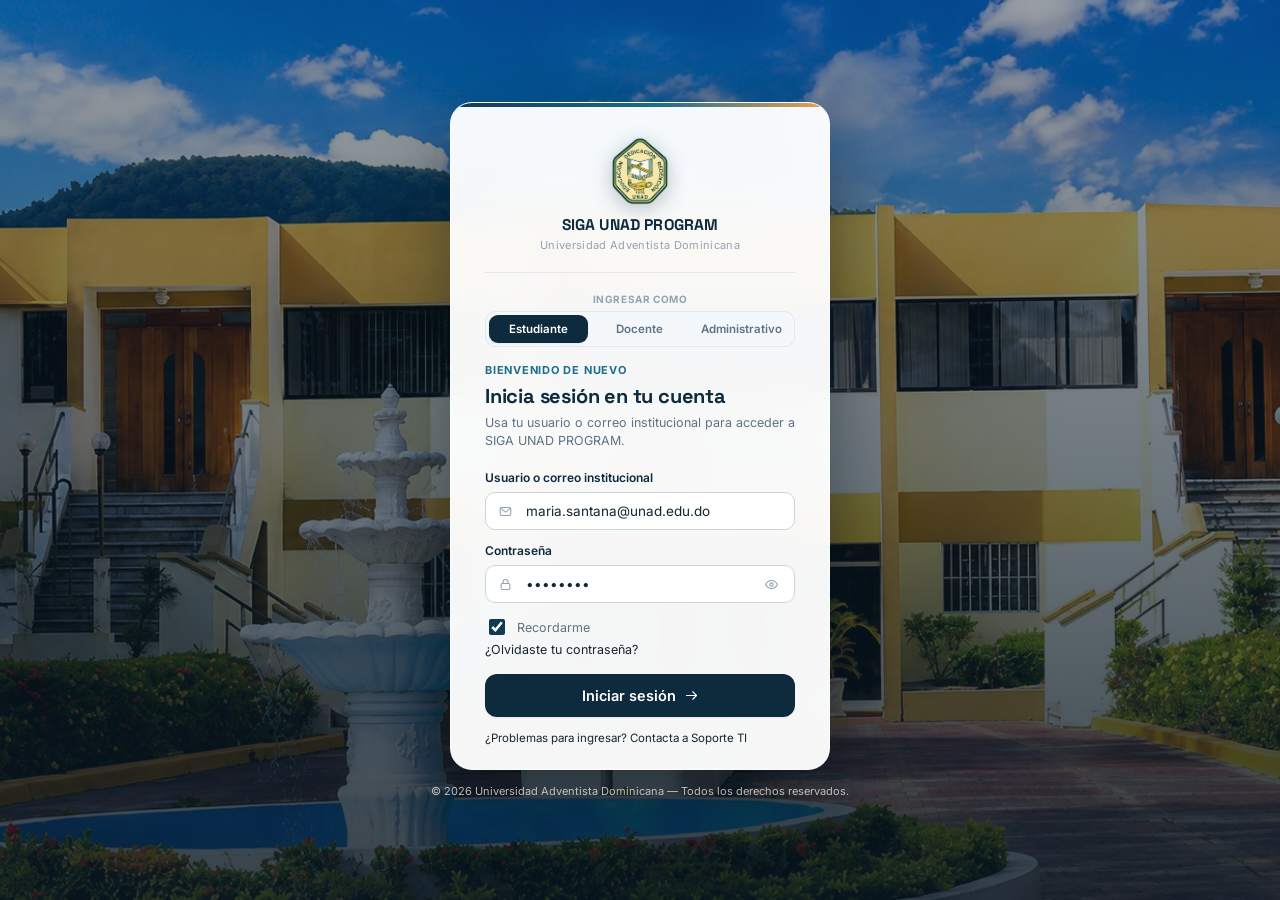
==== commit 7731370c: "Add files via upload" ====
--- a/index.html
+++ b/index.html
@@ -1,749 +1,1731 @@
-<!DOCTYPE html>
-<html lang="es">
-<head>
-    <meta charset="UTF-8">
-    <meta name="viewport" content="width=device-width, initial-scale=1.0">
-    <title>Clínica Adventista</title>
-    <link href="https://fonts.googleapis.com/css2?family=Playfair+Display:wght@400;600;700&family=DM+Sans:wght@300;400;500;600&display=swap" rel="stylesheet">
-    <link rel="stylesheet" href="style.css">
-    <link rel="icon" type="image/png" href="https://i.postimg.cc/DSvTv7b7/Logos-de-Clinica-Adventista-01.png">
-</head>
-
-<body>
-
-<!--Navbar-->
-<header>
-    <div class="logo-area" onclick="irAlInicio()">
-      <img src="https://i.postimg.cc/zfGGG0wj/Logos-de-Clinica-Adventista-01.png" alt="Logo" class="header-logo">
-        <div class="logo-text">
-            <div class="Clinica">Clínica</div>
-            <div class="Adventista">Adventista</div>
-        </div>
-    </div>
-    <nav>
-        <a onclick="showSection('Inicio')" id="nav-Inicio" class="active">Inicio</a>
-        <a onclick="showSection('Nosotros')" id="nav-Nosotros">Nosotros</a>
-        <a onclick="showSection('Doctores')" id="nav-Doctores">Doctores</a>
-        <a onclick="showSection('Departamentos')" id="nav-Departamentos">Departamentos</a>
-        <a onclick="showSection('Empleo')" id="nav-Empleo">Empleo</a>
-        <a onclick="showSection('Contacto')" id="nav-Contacto" class="btn-cita">Contacto</a>
-    </nav>
-</header>
-
-<!-- Contenido Secciones -->
-<div class="container">
-
-    <div id="Inicio" class="section active">
-        <img src="https://i.postimg.cc/GptW9PB2/Gemini-Generated-Image-r8y6f8r8y6f8r8y6.png" class="imger">
-
-        <h2 class="dept-titulo">DEPARTAMENTOS</h2>
-        <hr class="dept-linea">
-
-        <div class="dept-layout">
-            <div class="dept-iconos">
-                <div class="dept-item active" onclick="seleccionarDept(this, 'laboratorio')">
-                    <div class="dept-circulo"><img src="https://i.postimg.cc/W1V473T8/Chat-GPT-Image-12-abr-2026-00-02-45.png"></div>
-                    <span>LABORATORIOS</span>
-                </div>
-                <div class="dept-item" onclick="seleccionarDept(this, 'diagnostico')">
-                    <div class="dept-circulo"><img src="https://i.postimg.cc/g23Y3V1Q/Untitled-(6).png"></div>
-                    <span>DIAGNÓSTICOS</span>
-                </div>
-                <div class="dept-item" onclick="seleccionarDept(this, 'emergencia')">
-                    <div class="dept-circulo"><img src="https://i.postimg.cc/pTptTKv1/felo3.png"></div>
-                    <span>EMERGENCIA</span>
-                </div>
-                <div class="dept-item" onclick="seleccionarDept(this, 'farmacia')">
-                    <div class="dept-circulo"><img src="https://i.postimg.cc/hjrMH563/Untitled-(4).png"></div>
-                    <span>FARMACIA</span>
-                </div>
-                <div class="dept-item" onclick="seleccionarDept(this, 'imagenes')">
-                    <div class="dept-circulo"><img src="https://i.postimg.cc/BQNNhkHX/Untitled.png"></div>
-                    <span>IMÁGENES</span>
-                </div>
-                <div class="dept-item" onclick="seleccionarDept(this, 'otros')">
-                    <div class="dept-circulo"><img src="https://i.postimg.cc/d3RvPwvf/Untitled-(3).png"></div>
-                    <span>OTROS</span>
-                </div>
-            </div>
-
-            <div class="dept-info">
-                <img id="dept-img" src="https://images.unsplash.com/photo-1579154204601-01588f351e67?w=600" alt="">
-                <h3 id="dept-nombre">⬥ LABORATORIO</h3>
-                <p id="dept-desc">El Laboratorio Clínico está dedicado a procesar muestras humanas, ofreciendo resultados confiables para apoyar al diagnóstico médico, tratamiento y prevención de enfermedades.</p>
-            </div>
-        </div><br><br>
-
-        <div class="banner-resultados">
-    <h2>¿Necesitas verificar tus resultados online?</h2>
-    <p>Haz click en el enlace debajo. ¡Estamos para servirte!</p>
-    <button class="btn-verificar" onclick="abrirModal()">VERIFICAR</button>
- </div><br><br>
-
-        <h2 class="dept-titulo2">NUESTROS DOCTORES</h2>
-        <hr class="dept-linea">
-
-        <div class="doctores-wrapper">
-
-    <div class="doctores-grid">
-        <div class="doctor-card">
-            <img src="https://images.pexels.com/photos/6762866/pexels-photo-6762866.jpeg?auto=compress&cs=tinysrgb&w=400" alt="Doctor">
-            <div class="doctor-info">
-                <h4>Adrián Arturo Lugo Polanco</h4>
-                <span>Gastroenterología</span>
-            </div>
-        </div>
-        <div class="doctor-card">
-            <img src="https://images.pexels.com/photos/5998482/pexels-photo-5998482.jpeg?auto=compress&cs=tinysrgb&w=400" alt="Doctor">
-            <div class="doctor-info">
-                <h4>Emely Johanny Soriano Mercedes</h4>
-                <span>Hematología Adulto</span>
-            </div>
-        </div>
-        <div class="doctor-card">
-            <img src="https://images.pexels.com/photos/6129500/pexels-photo-6129500.jpeg?auto=compress&cs=tinysrgb&w=400" alt="Doctor">
-            <div class="doctor-info">
-                <h4>Vito José Riggio Martínez</h4>
-                <span>Cardiología</span>
-            </div>
-        </div>
-        <div class="doctor-card">
-            <img src="https://images.pexels.com/photos/32254664/pexels-photo-32254664.jpeg?auto=compress&cs=tinysrgb&w=400" alt="Doctor">
-            <div class="doctor-info">
-                <h4>Rosa Margarita Acosta Ureña</h4>
-                <span>Pediatría</span>
-            </div>
-        </div>
-
-    </div><br><br>
-
-    <div style="text-align: center; margin-top: 32px;">
-        <button class="btn-directorio" onclick="showSection('Doctores')" id="nav-Doctores">ACCEDE A NUESTRO DIRECTORIO</button>
-    </div><br><br><br><br>
-
-    <section class="stats-section">
-  <div class="stats-grid">
-    <div class="stat-item">
-      <p class="stat-number">+25</p>
-      <p class="stat-label">Años</p>
-    </div>
-    <div class="stat-item">
-      <p class="stat-number">+20000</p>
-      <p class="stat-label">Pacientes</p>
-    </div>
-    <div class="stat-item">
-      <p class="stat-number">+200</p>
-      <p class="stat-label">Especialistas</p>
-    </div>
-    <div class="stat-item">
-      <p class="stat-number">+500</p>
-      <p class="stat-label">Logros</p>
-    </div>
-
-  </div>
-
-  
-</section>
-
- <div class="empleo-banner">
-  <h2>¿ESTAS INTERESADO EN TRABAJAR CON NOSOTROS?</h2>
-  <p>Tenemos vacantes disponibles a las que puedes aplicar. ¡Haz click en este Boton!</p>
-  <button class="btn-empleo" onclick="showSection('Empleo')" id="nav-Empleo">QUIERO TRABAJAR CON USTEDES</button>
-  </div>
-
-  <section class="presidente-section">
-  <div class="presidente-texto">
-    <p class="presidente-subtitulo">Nuestro Presidente</p>
-    <h2 class="presidente-nombre">Alejandro Taveras Castillo</h2>
-    <div class="presidente-cita">
-      <p>En la Clínica Adventista, nuestra misión es brindar atención médica de excelencia, integrando innovación tecnológica, un trato humano y el cuidado integral del cuerpo, la mente y el espíritu, con un firme compromiso hacia la salud y el bienestar de nuestra comunidad.</p>
-    </div>
-    <button class="btn-conoce" onclick="showSection('Nosotros')" id="nav-Nosotros">CONOCE MÁS</button>
-  </div>
-
-  <div class="presidente-imagen">
-    <div class="imagen-marco">
-      <img src="https://images.pexels.com/photos/8460094/pexels-photo-8460094.jpeg?auto=compress&cs=tinysrgb&w=400" alt="Luis Grullón Estrella">
-    </div>
-    <div class="circulo-deco"></div>
-  </div>
-</section>
-
-<section class="seguros-section">
-  <div class="seguros-header">
-    <hr class="seguros-linea-izq">
-    <h2 class="seguros-titulo">SEGUROS QUE ACEPTAMOS</h2>
-    <hr class="seguros-linea-der">
-  </div>
-
-  <div class="seguros-track-wrapper">
-    <div class="seguros-track">
-      <img src="https://upload.wikimedia.org/wikipedia/commons/thumb/4/4e/Futuro_logo.png/320px-Futuro_logo.png" alt="Futuro">
-      <img src="https://www.arsprimera.com/SiteAssets/logo.png" alt="Primera ARS de Humano">
-      <img src="https://www.unipoliza.com/wp-content/uploads/2020/01/mapfre.png" alt="Mapfre Seguros">
-      <img src="https://homs.com.do/storage/2025/02/23-Humano-seguros.png" alt="Humano Seguros">
-      <img src="https://enlinea.universal.com.do/assets/images/logo-seguros-universal.svg" alt="ARS Universal">
-      <!-- Duplicados para loop continuo -->
-      <img src="https://adimars.do/wp-content/uploads/2025/10/FUTURO.-ARS.png" alt="Futuro">
-      <img src="https://www.arsprimera.com/SiteAssets/logo.png" alt="Primera ARS de Humano">
-      <img src="https://www.unipoliza.com/wp-content/uploads/2020/01/mapfre.png" alt="Mapfre Seguros">
-      <img src="https://homs.com.do/storage/2025/02/23-Humano-seguros.png" alt="Humano Seguros">
-      <img src="https://enlinea.universal.com.do/assets/images/logo-seguros-universal.svg" alt="ARS Universal">
-    </div>
-  </div>
-</section><br><br>
-
-<section class="noticias-section">
-  <h2 class="noticias-titulo">Tips de Salud</h2>
-  <p class="noticias-subtitulo"></p>
-
-  <div class="noticias-grid">
-
-    <div class="noticia-card">
-      <img src="https://images.pexels.com/photos/3758028/pexels-photo-3758028.jpeg?auto=compress&cs=tinysrgb&w=600" alt="Chequeo médico">
-      <div class="noticia-info">
-        <h3>MANTEN UNA ALIMENTACIÓN EQUILIBRADA</h3>
-        <p>Incluye diariamente una variedad de frutas, verduras frescas, granos integrales y suficiente agua en tu dieta. Trata de reducir el consumo de alimentos procesados, azúcares y grasas saturadas, ya que estos pueden afectar tu salud a largo plazo. Una buena alimentación no solo fortalece tu sistema inmunológico, sino que también mejora tu energía, concentración y calidad de vida.</p>
-      </div>
-    </div>
-
-    <div class="noticia-card">
-      <img src="https://images.pexels.com/photos/5319491/pexels-photo-5319491.jpeg?auto=compress&cs=tinysrgb&w=600" alt="Diabetes">
-      <div class="noticia-info">
-        <h3>MUEVETE TODOS LOS DIAS</h3>
-        <p>Realizar al menos 30 minutos de actividad física diaria es clave para mantener un cuerpo saludable. Puedes caminar, subir escaleras, practicar algún deporte o incluso hacer ejercicios en casa.<br><br> Mantenerte activo ayuda a fortalecer el corazón, mejorar la circulación, reducir el estrés y contribuir a un mejor estado de ánimo en tu día a día.</p>
-      </div>
-    </div>
-
-    <div class="noticia-card">
-      <img src="https://images.pexels.com/photos/6541424/pexels-photo-6541424.jpeg?auto=compress&cs=tinysrgb&w=600" alt="Signos de alerta">
-      <div class="noticia-info">
-        <h3>CUIDA TU DESCANSO</h3>
-        <p>Dormir entre 7 y 8 horas cada noche permite que tu cuerpo y mente se recuperen adecuadamente. Un buen descanso mejora la memoria, la concentración y el sistema inmunológico. Procura mantener horarios regulares de sueño, evitar el uso excesivo de pantallas antes de dormir y crear un ambiente tranquilo que favorezca un descanso reparador.</p>
-      </div>
-    </div>
-
-  </div>
-</div>
-</div>
-</section><br><br>
-
-    <div id="Nosotros" class="section">
-      <!-- HERO -->
-  <div class="nos-hero">
-    <div>
-      <div class="nos-hero-tag">Quiénes somos</div>
-      <h1 class="nos-hero-titulo">Comprometidos con tu bienestar integral</h1>
-      <p>En la Clínica Adventista somos una institución dedicada al cuidado de la salud desde una perspectiva integral, entendiendo al ser humano como una unidad de cuerpo, mente y espíritu. Nuestro propósito es ofrecer servicios médicos de excelencia, combinando el conocimiento científico con valores cristianos, la compasión y el respeto por la vida.</p>
-    </div>
-    <div class="nos-hero-img">
-      <img src="https://images.pexels.com/photos/3259629/pexels-photo-3259629.jpeg?auto=compress&cs=tinysrgb&w=600" alt="Clínica">
-    </div>
-  </div>
-
-  <!-- CUERPO -->
-  <div class="nos-body">
-
-    <div class="nos-grid-3">
-      <div class="nos-card">
-        <div class="nos-card-icon">
-          <svg viewBox="0 0 24 24" fill="none" stroke="#0d6e3f" stroke-width="2" stroke-linecap="round" stroke-linejoin="round" width="22" height="22"><path d="M12 22s8-4 8-10V5l-8-3-8 3v7c0 6 8 10 8 10z"/></svg>
-        </div>
-        <h3>Nuestro equipo humano</h3>
-        <p>Contamos con profesionales altamente capacitados, comprometidos con la excelencia médica, el servicio desinteresado y el trato humano en cada atención.</p>
-      </div>
-      <div class="nos-card">
-        <div class="nos-card-icon">
-          <svg viewBox="0 0 24 24" fill="none" stroke="#0d6e3f" stroke-width="2" stroke-linecap="round" stroke-linejoin="round" width="22" height="22"><path d="M12 2a10 10 0 1 0 0 20A10 10 0 0 0 12 2z"/><path d="M12 6v6l4 2"/></svg>
-        </div>
-        <h3>Filosofía de salud</h3>
-        <p>Promovemos una buena alimentación, actividad física, descanso adecuado, salud emocional y vida espiritual equilibrada. No solo curamos, prevenimos y restauramos.</p>
-      </div>
-      <div class="nos-card">
-        <div class="nos-card-icon">
-          <svg viewBox="0 0 24 24" fill="none" stroke="#0d6e3f" stroke-width="2" stroke-linecap="round" stroke-linejoin="round" width="22" height="22"><path d="M17 21v-2a4 4 0 0 0-4-4H5a4 4 0 0 0-4 4v2"/><circle cx="9" cy="7" r="4"/><path d="M23 21v-2a4 4 0 0 0-3-3.87"/><path d="M16 3.13a4 4 0 0 1 0 7.75"/></svg>
-        </div>
-        <h3>Compromiso comunitario</h3>
-        <p>Desarrollamos programas de orientación, prevención y apoyo social para contribuir a una comunidad más sana, con confianza, esperanza y transformación.</p>
-      </div>
-    </div>
-
-    <div class="nos-vision">
-      <div class="nos-vision-img">
-        <img src="https://images.pexels.com/photos/12599544/pexels-photo-12599544.jpeg" alt="Visión">
-      </div>
-      <div class="nos-vision-text">
-        <div class="nos-vision-tag">Nuestra visión</div>
-        <h2>Referentes en salud integral</h2>
-        <p>Ser una institución de salud reconocida por brindar atención integral, basada en principios, innovación médica y un profundo compromiso con el bienestar físico, mental y espiritual de las personas que confían en nosotros.</p>
-      </div>
-    </div>
-
-    <div class="nos-valores">
-      <h2>Nuestros valores</h2>
-      <p>Los principios que guían cada acción y cada atención en nuestra institución.</p>
-      <div class="nos-valores-grid">
-        <div class="valor-pill"><div class="valor-dot"></div><span>Compasión</span></div>
-        <div class="valor-pill"><div class="valor-dot"></div><span>Servicio</span></div>
-        <div class="valor-pill"><div class="valor-dot"></div><span>Integridad</span></div>
-        <div class="valor-pill"><div class="valor-dot"></div><span>Respeto</span></div>
-        <div class="valor-pill"><div class="valor-dot"></div><span>Excelencia</span></div>
-        <div class="valor-pill"><div class="valor-dot"></div><span>Fe</span></div>
-      </div>
-    </div>
-
-  </div>
-
-  <!-- EQUIPO EN NÚMEROS -->
-  <div class="nos-equipo">
-    <h2>Nuestro equipo en números</h2>
-    <p>Profesionales comprometidos con la salud y el bienestar de cada paciente que nos visita.</p>
-    <div class="nos-equipo-stats">
-      <div class="equipo-stat">
-        <div class="num">+200</div>
-        <div class="lbl">Especialistas médicos</div>
-      </div>
-      <div class="equipo-stat">
-        <div class="num">+25</div>
-        <div class="lbl">Años de servicio</div>
-      </div>
-      <div class="equipo-stat">
-        <div class="num">+20k</div>
-        <div class="lbl">Pacientes atendidos</div>
-      </div>
-    </div>
-  </div>
-    </div>
-
-    <div id="Doctores" class="section">
-
-  <h1 class="dir-titulo">Doctores</h1>
-
-  <div class="dir-buscar">
-    <h2 class="dir-buscar-titulo">BUSCAR DOCTORES</h2>
-    <hr class="dir-linea">
-    <div class="dir-buscar-form">
-      <input type="text" id="dir-input" placeholder="Nombre del doctor" oninput="filtrarDoctores()">
-      <select id="dir-select" onchange="filtrarDoctores()">
-        <option value="">Todas las especialidades</option>
-        <option>Cardiología</option>
-        <option>Gastroenterología</option>
-        <option>Hematología Adulto</option>
-        <option>Pediatría</option>
-        <option>Medicina Interna</option>
-        <option>Neurología</option>
-        <option>Ortopedia</option>
-        <option>Ginecología</option>
-        <option>Dermatología</option>
-        <option>Oftalmología</option>
-      </select>
-      <button class="dir-btn-buscar" onclick="filtrarDoctores()">BUSCAR</button>
-    </div>
-  </div>
-
-  <div class="dir-subtitulo-wrap">
-    <h2 class="dir-buscar-titulo">NUESTROS DOCTORES</h2>
-    <hr class="dir-linea">
-  </div>
-
-  <div class="dir-grid" id="dir-grid">
-
-    <div class="dir-card" data-nombre="Adrián Arturo Lugo Polanco" data-especialidad="Gastroenterología">
-      <img src="https://images.pexels.com/photos/6762866/pexels-photo-6762866.jpeg?auto=compress&cs=tinysrgb&w=400" alt="Doctor">
-      <div class="dir-card-info">
-        <h4>Adrián Arturo Lugo Polanco</h4>
-        <span>Gastroenterología</span>
-      </div>
-    </div>
-
-    <div class="dir-card" data-nombre="Emely Johanny Soriano Mercedes" data-especialidad="Hematología Adulto">
-      <img src="https://images.pexels.com/photos/5998482/pexels-photo-5998482.jpeg?auto=compress&cs=tinysrgb&w=400" alt="Doctor">
-      <div class="dir-card-info">
-        <h4>Emely Johanny Soriano Mercedes</h4>
-        <span>Hematología Adulto</span>
-      </div>
-    </div>
-
-    <div class="dir-card" data-nombre="Vito José Riggio Martínez" data-especialidad="Cardiología">
-      <img src="https://images.pexels.com/photos/6129500/pexels-photo-6129500.jpeg?auto=compress&cs=tinysrgb&w=400" alt="Doctor">
-      <div class="dir-card-info">
-        <h4>Vito José Riggio Martínez</h4>
-        <span>Cardiología</span>
-      </div>
-    </div>
-
-    <div class="dir-card" data-nombre="Rosa Margarita Acosta Ureña" data-especialidad="Pediatría">
-      <img src="https://images.pexels.com/photos/32254664/pexels-photo-32254664.jpeg?auto=compress&cs=tinysrgb&w=400" alt="Doctor">
-      <div class="dir-card-info">
-        <h4>Rosa Margarita Acosta Ureña</h4>
-        <span>Pediatría</span>
-      </div>
-
-  </div>
-
-  <div class="dir-card" data-nombre="Rafael Foandy Rivera" data-especialidad="Ginecología">
-      <img src="https://images.pexels.com/photos/4989135/pexels-photo-4989135.jpeg?auto=compress&cs=tinysrgb&w=400" alt="Doctor">
-      <div class="dir-card-info">
-        <h4>Rafael Foandy Rivera</h4>
-        <span>Ginecología</span>
-      </div>
-    </div>
-
-    <div class="dir-card" data-nombre="Carlos Julian Martinez Ortiz" data-especialidad="Medicina Interna">
-      <img src="https://images.pexels.com/photos/12793736/pexels-photo-12793736.jpeg?auto=compress&cs=tinysrgb&w=400" alt="Doctor">
-      <div class="dir-card-info">
-        <h4>Carlos Julian Martinez Ortiz</h4>
-        <span>Medicina Interna</span>
-      </div>
-    </div>
-
-    <div class="dir-card" data-nombre="Carlos Mendoza Reyes" data-especialidad="Cardiología">
-  <img src="https://images.pexels.com/photos/5888149/pexels-photo-5888149.jpeg?auto=compress&cs=tinysrgb&w=400" alt="Doctor">
-  <div class="dir-card-info">
-    <h4>Carlos Mendoza Reyes</h4>
-    <span>Cardiología</span>
-  </div>
-</div>
-
-<div class="dir-card" data-nombre="Lucía Fernández Batista" data-especialidad="Gastroenterología">
-  <img src="https://images.pexels.com/photos/5214958/pexels-photo-5214958.jpeg?auto=compress&cs=tinysrgb&w=400" alt="Doctor">
-  <div class="dir-card-info">
-    <h4>Lucía Fernández Batista</h4>
-    <span>Gastroenterología</span>
-  </div>
-</div>
-
-<div class="dir-card" data-nombre="Miguel Ángel Vargas Peña" data-especialidad="Pediatría">
-  <img src="https://images.pexels.com/photos/6234600/pexels-photo-6234600.jpeg?auto=compress&cs=tinysrgb&w=400" alt="Doctor">
-  <div class="dir-card-info">
-    <h4>Miguel Ángel Vargas Peña</h4>
-    <span>Pediatría</span>
-  </div>
-</div>
-
-<div class="dir-card" data-nombre="Sofía Ramírez Castillo" data-especialidad="Neurología">
-  <img src="https://images.pexels.com/photos/5407222/pexels-photo-5407222.jpeg?auto=compress&cs=tinysrgb&w=400" alt="Doctor">
-  <div class="dir-card-info">
-    <h4>Sofía Ramírez Castillo</h4>
-    <span>Neurología</span>
-  </div>
-</div>
-
-<div class="dir-card" data-nombre="Daniela Ortiz Núñez" data-especialidad="Ginecología">
-  <img src="https://images.pexels.com/photos/8376300/pexels-photo-8376300.jpeg?auto=compress&cs=tinysrgb&w=400" alt="Doctor">
-  <div class="dir-card-info">
-    <h4>Daniela Ortiz Núñez</h4>
-    <span>Ginecología</span>
-  </div>
-</div>
-
-<div class="dir-card" data-nombre="Andrés Herrera Suárez" data-especialidad="Ortopedia">
-  <img src="https://images.pexels.com/photos/5452292/pexels-photo-5452292.jpeg?auto=compress&cs=tinysrgb&w=400" alt="Doctor">
-  <div class="dir-card-info">
-    <h4>Andrés Herrera Suárez</h4>
-    <span>Ortopedia</span>
-  </div>
-</div>
-
-<div class="dir-card" data-nombre="Patricia Guzmán Torres" data-especialidad="Medicina Interna">
-  <img src="https://images.pexels.com/photos/19963176/pexels-photo-19963176.jpeg?auto=compress&cs=tinysrgb&w=400" alt="Doctor">
-  <div class="dir-card-info">
-    <h4>Patricia Guzmán Torres</h4>
-    <span>Medicina Interna</span>
-  </div>
-</div>
-
-<div class="dir-card" data-nombre="Roberto Jiménez Alcántara" data-especialidad="Dermatología">
-  <img src="https://images.pexels.com/photos/6129648/pexels-photo-6129648.jpeg?auto=compress&cs=tinysrgb&w=400" alt="Doctor">
-  <div class="dir-card-info">
-    <h4>Roberto Jiménez Alcántara</h4>
-    <span>Dermatología</span>
-  </div>
-</div>
-
-<div class="dir-card" data-nombre="Valentina Cruz Espinal" data-especialidad="Oftalmología">
-  <img src="https://images.pexels.com/photos/6749777/pexels-photo-6749777.jpeg?auto=compress&cs=tinysrgb&w=400" alt="Doctor">
-  <div class="dir-card-info">
-    <h4>Valentina Cruz Espinal</h4>
-    <span>Oftalmología</span>
-  </div>
-</div>
-
-<div class="dir-card" data-nombre="Fernando Delgado Marte" data-especialidad="Hematología Adulto">
-  <img src="https://images.pexels.com/photos/6129497/pexels-photo-6129497.jpeg?auto=compress&cs=tinysrgb&w=400" alt="Doctor">
-  <div class="dir-card-info">
-    <h4>Fernando Delgado Marte</h4>
-    <span>Hematología Adulto</span>
-  </div>
-</div>
-
-<div class="dir-card" data-nombre="Isabella Moreno Santana" data-especialidad="Cardiología">
-  <img src="https://images.pexels.com/photos/5934410/pexels-photo-5934410.jpeg?auto=compress&cs=tinysrgb&w=400" alt="Doctor">
-  <div class="dir-card-info">
-    <h4>Isabella Moreno Santana</h4>
-    <span>Cardiología</span>
-  </div>
-</div>
-
-<div class="dir-card" data-nombre="Alejandro Ríos Peralta" data-especialidad="Pediatría">
-  <img src="https://images.pexels.com/photos/8326324/pexels-photo-8326324.jpeg?auto=compress&cs=tinysrgb&w=400" alt="Doctor">
-  <div class="dir-card-info">
-    <h4>Alejandro Ríos Peralta</h4>
-    <span>Pediatría</span>
-  </div>
-</div>
-
-<div class="dir-card" data-nombre="Carmen Salcedo Villanueva" data-especialidad="Ginecología">
-  <img src="https://images.pexels.com/photos/15752232/pexels-photo-15752232.jpeg?auto=compress&cs=tinysrgb&w=400" alt="Doctor">
-  <div class="dir-card-info">
-    <h4>Carmen Salcedo Villanueva</h4>
-    <span>Ginecología</span>
-  </div>
-</div>
-
-<div class="dir-card" data-nombre="Héctor Paredes Almonte" data-especialidad="Neurología">
-  <img src="https://images.pexels.com/photos/5531446/pexels-photo-5531446.jpeg?auto=compress&cs=tinysrgb&w=400" alt="Doctor">
-  <div class="dir-card-info">
-    <h4>Héctor Paredes Almonte</h4>
-    <span>Neurología</span>
-  </div>
-</div>
-
-<div class="dir-card" data-nombre="Mariana Vélez Comprés" data-especialidad="Ortopedia">
-  <img src="https://images.pexels.com/photos/7108278/pexels-photo-7108278.jpeg?auto=compress&cs=tinysrgb&w=400" alt="Doctor">
-  <div class="dir-card-info">
-    <h4>Mariana Vélez Comprés</h4>
-    <span>Ortopedia</span>
-  </div>
-</div>
-
-<div class="dir-card" data-nombre="Gabriel Santos Encarnación" data-especialidad="Dermatología">
-  <img src="https://images.pexels.com/photos/32254526/pexels-photo-32254526.jpeg?auto=compress&cs=tinysrgb&w=400" alt="Doctor">
-  <div class="dir-card-info">
-    <h4>Gabriel Santos Encarnación</h4>
-    <span>Dermatología</span>
-  </div>
-</div>
-
-
-  <p class="dir-sin-resultados" id="dir-sin-resultados" style="display:none;">
-    No se encontraron doctores con ese criterio de búsqueda.
-  </p>
-
-</div>
-    </div>
-
-
-
-<div id="Departamentos" class="section">
-
-    <h2 class="dept-titulo2">Nuestros Departamentos</h2>
-    <hr class="dept-linea">
-
-    <div class="dept-full">
-
-        <!-- GRID DE DEPARTAMENTOS -->
-        <div class="dept-grid">
-
-            <div class="dept-card active" onclick="mostrarDeptFull(this, 'laboratorio')">
-                <div class="dept-circulo">🧪</div>
-                <span>Laboratorio</span>
-            </div>
-
-            <div class="dept-card" onclick="mostrarDeptFull(this, 'imagenes')">
-                <div class="dept-circulo">🩺</div>
-                <span>Imágenes</span>
-            </div>
-
-
-            <div class="dept-card" onclick="mostrarDeptFull(this, 'farmacia')">
-                <div class="dept-circulo">🏥</div>
-                <span>Farmacia</span>
-            </div>
-
-        </div>
-
-        <!-- INFO GRANDE -->
-        <div class="dept-full-info">
-            <img id="full-img" src="https://images.unsplash.com/photo-1579154204601-01588f351e67?w=800">
-            <h3 id="full-nombre">Laboratorio</h3>
-            <p id="full-desc">
-                El Laboratorio Clínico procesa muestras obtenidas de humanos, con el fin de ofrecer al médico, información relevante y confiable sobre el estado de salud o enfermedad de una persona, contribuyendo al diagnóstico, evolución, tratamiento y prevención de las diferentes patologías que afectan a los seres humanos.
-            </p>
-        </div>
-
-    </div>
-
-</div>
-
-<div id="Empleo" class="section">
-
-  <h1 class="empleo-titulo">Trabaja con Nosotros</h1>
-  <p class="empleo-subtitulo">Buscamos personas talentosas, comprometidas y apasionadas por la excelencia. Si compartes nuestros valores, ¡nos encantaría conocerte!</p>
-
-  <div class="empleo-grid">
-    <form class="empleo-form2" id="empleoForm">
-
-      <div class="fila">
-        <div class="campo">
-          <label>Nombre</label>
-          <input type="text">
-        </div>
-        <div class="campo">
-          <label>Apellidos</label>
-          <input type="text">
-        </div>
-      </div>
-
-      <div class="fila">
-        <div class="campo">
-          <label>Teléfono</label>
-          <input type="text">
-        </div>
-        <div class="campo">
-          <label>Móvil</label>
-          <input type="text">
-        </div>
-      </div>
-
-      <div class="fila">
-        <div class="campo">
-          <label>Correo electrónico</label>
-          <input type="email">
-        </div>
-        <div class="campo">
-          <label>Curriculum Vitae</label>
-          <input type="file">
-        </div>
-      </div>
-
-      <div class="campo">
-        <label>Mensaje</label>
-        <textarea rows="5" required></textarea>
-      </div>
-
-      <button type="submit" class="empleo-btn-enviar">Enviar solicitud</button>
-      <p id="respuestaEmpleo" class="empleo-respuesta"></p>
-
-    </form>
-  </div>
-
-</div>
-
-<div id="Contacto" class="section">
-    <div class="contact-container">
-
-        <div class="contact-info">
-            <h2>Contacto</h2>
-            <p>¿Tienes alguna pregunta? Escríbenos y te responderemos lo antes posible.</p>
-        </div>
-
-        <form id="contactForm" class="contact-form">
-            <div class="form-group">
-                <input type="text" id="nombre" name="nombre" placeholder="Nombre completo" required>
-            </div>
-
-            <div class="form-group">
-                <input type="email" id="correo" name="correo" placeholder="Correo electrónico" required>
-            </div>
-
-            <div class="form-group">
-                <textarea id="mensaje" name="mensaje" rows="5" placeholder="Escribe tu mensaje..." required></textarea>
-            </div>
-
-            <button type="submit">Enviar mensaje</button>
-            <p id="respuesta"></p>
-        </form>
-
-    </div>
-</div><!-- fin .container -->
-
-<script src="script.js" async defer></script>
-
-<!-- Modal Login -->
-<div id="modal-login" class="modal-overlay" onclick="cerrarModal(event)">
-    <div class="modal-card">
-        
-        <!-- Lado izquierdo -->
-        <div class="modal-izq">
-            <div class="logo-text" style="text-align:center; margin-bottom: 32px;">
-                <div class="Clinica">Clínica</div>
-                <div class="Adventista">Adventista</div>
-            </div>
-            <h2>Portal de Pacientes</h2>
-            <input type="text" placeholder="Nombre de usuario">
-            <input type="password" placeholder="Contraseña">
-            <a href="#" class="olvido">¿Olvidó su contraseña?</a>
-            <button class="btn-login">INICIAR SESIÓN</button>
-        </div>
-
-        <!-- Lado derecho -->
-        <div class="modal-der">
-            <h2>¡Bienvenido(a)!</h2>
-            <p>Ingrese sus datos personales y consulte sus resultados.</p>
-        </div>
-
-    </div>
-</div>
-
-<footer class="footer">
-  <div class="footer-grid">
-
-    <!-- Columna 1: Links -->
-    <div class="footer-col">
-      <a onclick="showSection('Nosotros')">Nosotros</a>
-      <a onclick="showSection('Doctores')">Doctores</a>
-      <a onclick="showSection('Departamentos')">Departamentos</a>
-      <a href="#">Noticias</a>
-      <br>
-      <a onclick="showSection('Empleo')" class="footer-empleo">¡Trabaja con nosotros!</a>
-    </div>
-
-    <!-- Columna 2: Contacto -->
-    <div class="footer-col">
-      <div class="footer-contacto-item">
-        <div class="footer-icono">☎</div>
-        <span>809-535-8090</span>
-      </div>
-      <div class="footer-contacto-item">
-        <div class="footer-icono">✉️</div>
-        <span>info@clinicaadventista.com.do</span>
-      </div>
-      <div class="footer-contacto-item">
-        <div class="footer-icono">📍</div>
-        <a onclick="showSection('Contacto')" id="nav-Contacto">Contacto</a>
-      </div>
-    </div>
-
-    <!-- Columna 3: Links rápidos -->
-    <div class="footer-col">
-      <a onclick="abrirModal()">Resultados Online</a>
-      <a onclick="showSection('Doctores')">Directorio</a>
-    </div>
-
-    <!-- Columna 4: Logo y redes -->
-    <div class="footer-col footer-col-logo">
-      <img src="https://i.postimg.cc/cJw8fDtq/Logos-de-Clinica-Adventista.png" alt="Clínica Adventista" class="footer-logo">
-      <p class="footer-conecta">¡Conecta con nosotros!</p>
-      <div class="footer-redes">
-        <a class="footer-red">
-          <svg viewBox="0 0 24 24" fill="currentColor" width="20" height="20"><path d="M18 2h-3a5 5 0 0 0-5 5v3H7v4h3v8h4v-8h3l1-4h-4V7a1 1 0 0 1 1-1h3z"/></svg>
-        </a>
-        <a class="footer-red">
-          <svg viewBox="0 0 24 24" fill="none" stroke="currentColor" stroke-width="2" width="20" height="20"><rect x="2" y="2" width="20" height="20" rx="5"/><circle cx="12" cy="12" r="4"/><circle cx="17.5" cy="6.5" r="1" fill="currentColor" stroke="none"/></svg>
-        </a>
-      </div>
-    </div>
-
-  </div>
-
-  <!-- Barra inferior -->
-  <div class="footer-barra">
-    <p>CLINICA ADVENTISTA © 2026. TODOS LOS DERECHOS RESERVADOS</p>
-  </div>
-</footer>
-
-<button class="btn-scroll-top" id="btnTop" onclick="window.scrollTo({top:0, behavior:'smooth'})">↑</button>
-
-</body>
+<!DOCTYPE html>
+<html lang="es">
+<head>
+<meta charset="UTF-8">
+<meta name="viewport" content="width=device-width, initial-scale=1.0">
+<title>SIGA UNAD PROGRAM — Prototipo</title>
+<link rel="preconnect" href="https://fonts.googleapis.com">
+<link rel="preconnect" href="https://fonts.gstatic.com" crossorigin>
+<link href="https://fonts.googleapis.com/css2?family=Space+Grotesk:wght@500;600;700&family=Inter:wght@400;500;600;700&family=IBM+Plex+Mono:wght@500;600&display=swap" rel="stylesheet">
+<link rel="icon" type="image/png" href="[data-uri]">
+<style>
+  :root{
+    --navy-900:#0E2A3D;
+    --navy-800:#123A52;
+    --navy-700:#1A4A68;
+    --blue-600:#1C6E8C;
+    --blue-500:#2C7FA0;
+    --blue-400:#5AAFCB;
+    --blue-100:#E6F1F5;
+    --amber-500:#F0A24E;
+    --amber-600:#DB8A34;
+    --amber-100:#FCEBD6;
+    --bg:#F5F8FA;
+    --surface:#FFFFFF;
+    --border:#E2E8EE;
+    --border-strong:#CBD6DE;
+    --text:#16262F;
+    --text-muted:#5E7285;
+    --text-faint:#93A3B0;
+    --success:#2E9E66;
+    --success-bg:#E5F6EC;
+    --warn:#B9750B;
+    --warn-bg:#FEF3E2;
+    --danger:#C23C3C;
+    --danger-bg:#FBEAEA;
+    --radius-sm:8px;
+    --radius-md:14px;
+    --radius-lg:22px;
+    --shadow-sm:0 1px 2px rgba(14,42,61,0.07);
+    --shadow-md:0 10px 26px rgba(14,42,61,0.09);
+    --shadow-lg:0 26px 60px rgba(14,42,61,0.16);
+    --font-display:'Space Grotesk',sans-serif;
+    --font-body:'Inter',sans-serif;
+    --font-mono:'IBM Plex Mono',monospace;
+  }
+
+  *{box-sizing:border-box;}
+  html,body{margin:0;padding:0;}
+  body{
+    font-family:var(--font-body);
+    background:var(--bg);
+    color:var(--text);
+    -webkit-font-smoothing:antialiased;
+    overflow-x:hidden;
+  }
+  h1,h2,h3,h4{font-family:var(--font-display);margin:0;letter-spacing:-0.01em;}
+  p{margin:0;}
+  a{color:inherit;text-decoration:none;}
+  button{font-family:var(--font-body);cursor:pointer;}
+  ul{margin:0;padding:0;list-style:none;}
+  input{font-family:var(--font-body);}
+
+  ::selection{background:var(--amber-100);color:var(--navy-900);}
+
+  .icon{width:19px;height:19px;flex-shrink:0;}
+  .icon-sm{width:15px;height:15px;}
+
+  /* ---------- layout scaffolding ---------- */
+  .screen{
+    display:none;
+    min-height:100vh;
+    animation:fadeSlide .45s ease;
+  }
+  .screen.active{display:block;}
+  @keyframes fadeSlide{
+    from{opacity:0;transform:translateY(8px);}
+    to{opacity:1;transform:translateY(0);}
+  }
+  @media (prefers-reduced-motion: reduce){
+    .screen{animation:none;}
+    *{transition:none !important;}
+  }
+
+
+  /* ---------- buttons ---------- */
+  .btn{
+    display:inline-flex;align-items:center;justify-content:center;gap:8px;
+    border-radius:12px;border:1px solid transparent;
+    padding:12px 20px;font-size:14.5px;font-weight:600;
+    transition:transform .15s ease, box-shadow .15s ease, background .15s ease, border-color .15s ease;
+  }
+  .btn:active{transform:translateY(1px);}
+  .btn-primary{background:var(--navy-900);color:#fff;box-shadow:var(--shadow-sm);}
+  .btn-primary:hover{background:var(--navy-800);box-shadow:var(--shadow-md);}
+  .btn-accent{background:var(--amber-500);color:var(--navy-900);}
+  .btn-accent:hover{background:var(--amber-600);box-shadow:var(--shadow-md);}
+  .btn-ghost{background:transparent;color:var(--navy-900);border-color:var(--border-strong);}
+  .btn-ghost:hover{background:var(--blue-100);border-color:var(--blue-400);}
+  .btn-block{width:100%;}
+  .btn-sm{padding:8px 14px;font-size:13px;border-radius:9px;}
+  .btn:disabled{opacity:.45;cursor:not-allowed;}
+
+  /* ---------- form elements ---------- */
+  .field{display:flex;flex-direction:column;gap:7px;margin-bottom:18px;}
+  .field label{font-size:13px;font-weight:600;color:var(--navy-900);}
+  .input-wrap{position:relative;display:flex;align-items:center;}
+  .input{
+    width:100%;padding:13px 14px;border-radius:11px;border:1.5px solid var(--border-strong);
+    font-size:14.5px;color:var(--text);background:#fff;transition:border-color .15s, box-shadow .15s;
+  }
+  .input::placeholder{color:var(--text-faint);}
+  .input:focus{outline:none;border-color:var(--blue-500);box-shadow:0 0 0 4px var(--blue-100);}
+  .input-icon-btn{
+    position:absolute;right:10px;background:none;border:none;color:var(--text-faint);
+    padding:6px;border-radius:8px;display:flex;
+  }
+  .input-icon-btn:hover{color:var(--navy-900);background:var(--blue-100);}
+  .checkbox-row{display:flex;align-items:center;gap:9px;font-size:13.5px;color:var(--text-muted);}
+  .checkbox-row input{width:16px;height:16px;accent-color:var(--navy-800);}
+
+  /* =====================================================
+     PANTALLA 1 — LOGIN
+  ===================================================== */
+  #screen-login.active{display:flex;min-height:100vh;}
+  .login-single{
+    flex:1;
+    display:flex;flex-direction:column;align-items:center;justify-content:center;
+    position:relative;overflow:hidden;
+    padding:clamp(10px,3.5vh,32px) 20px;
+    background:
+      linear-gradient(180deg, rgba(10,26,38,0.42) 0%, rgba(10,26,38,0.60) 55%, rgba(9,23,34,0.82) 100%),
+      url('[data-uri]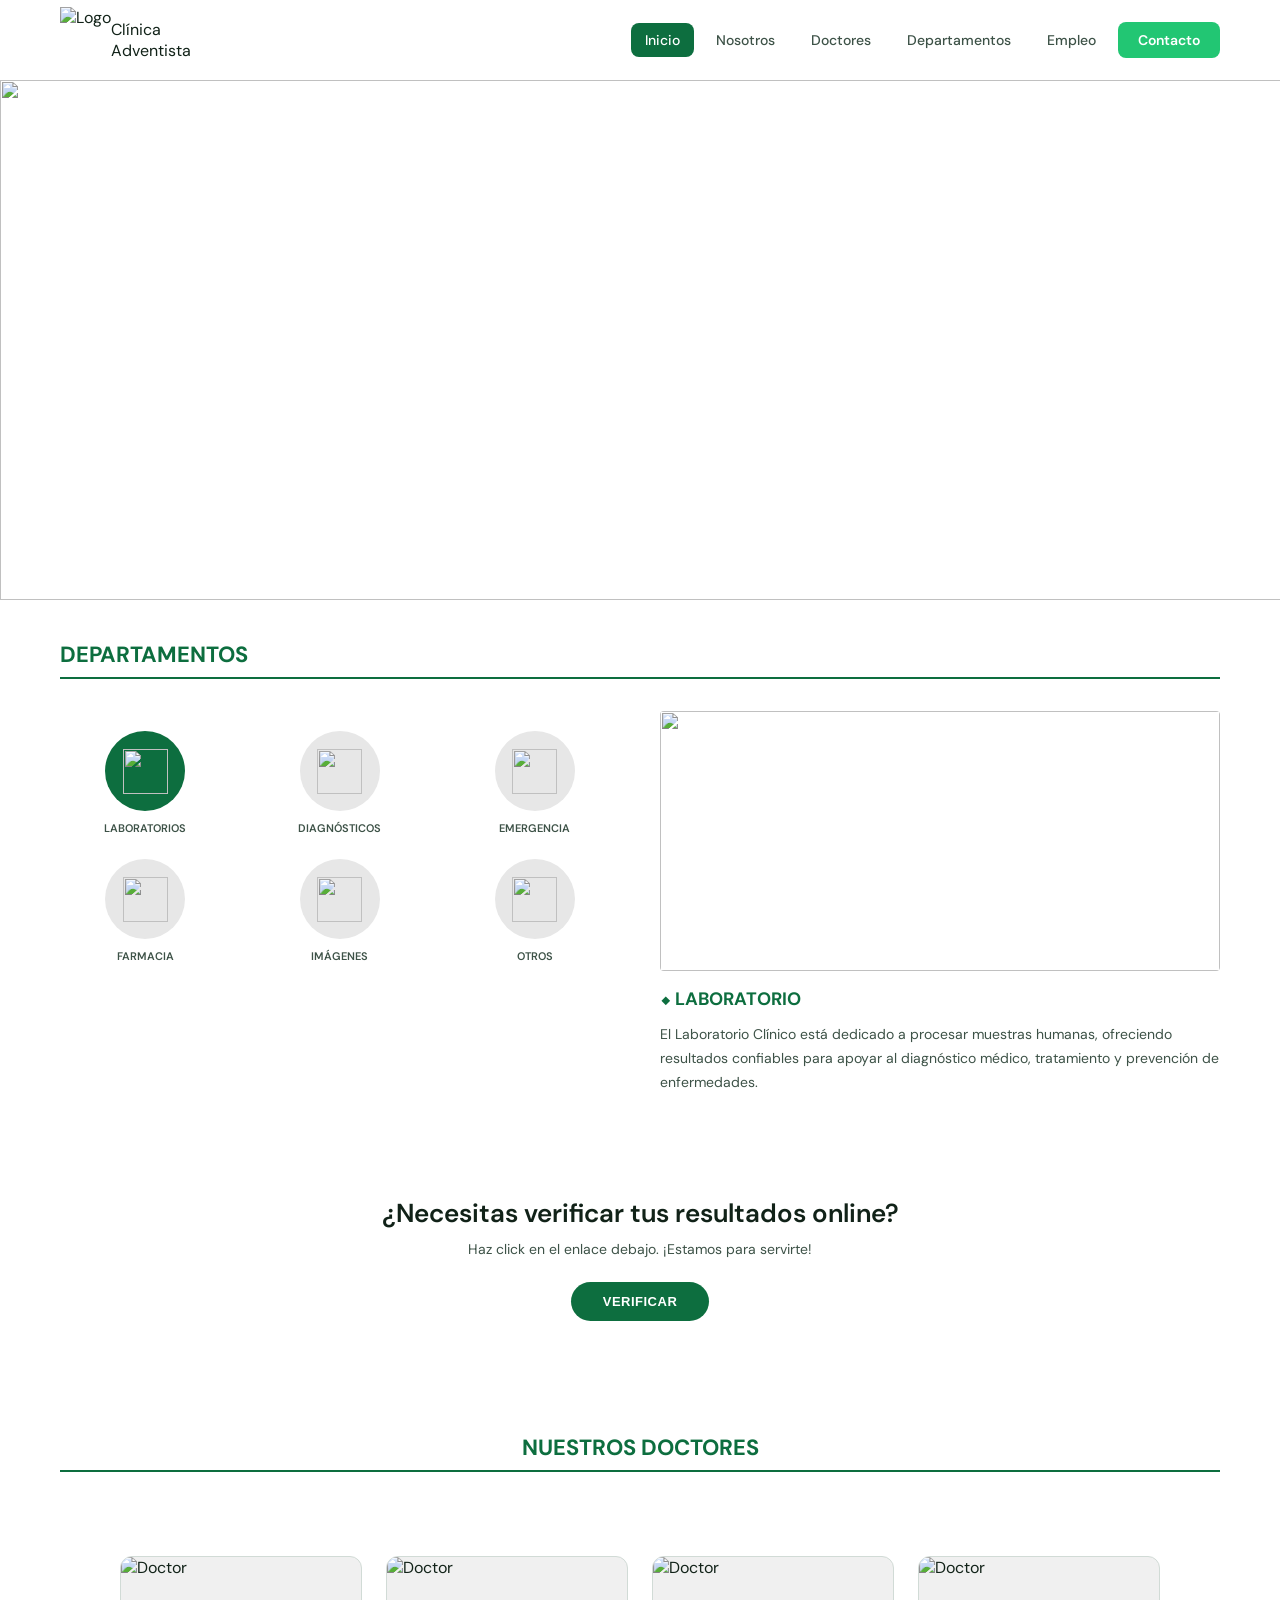
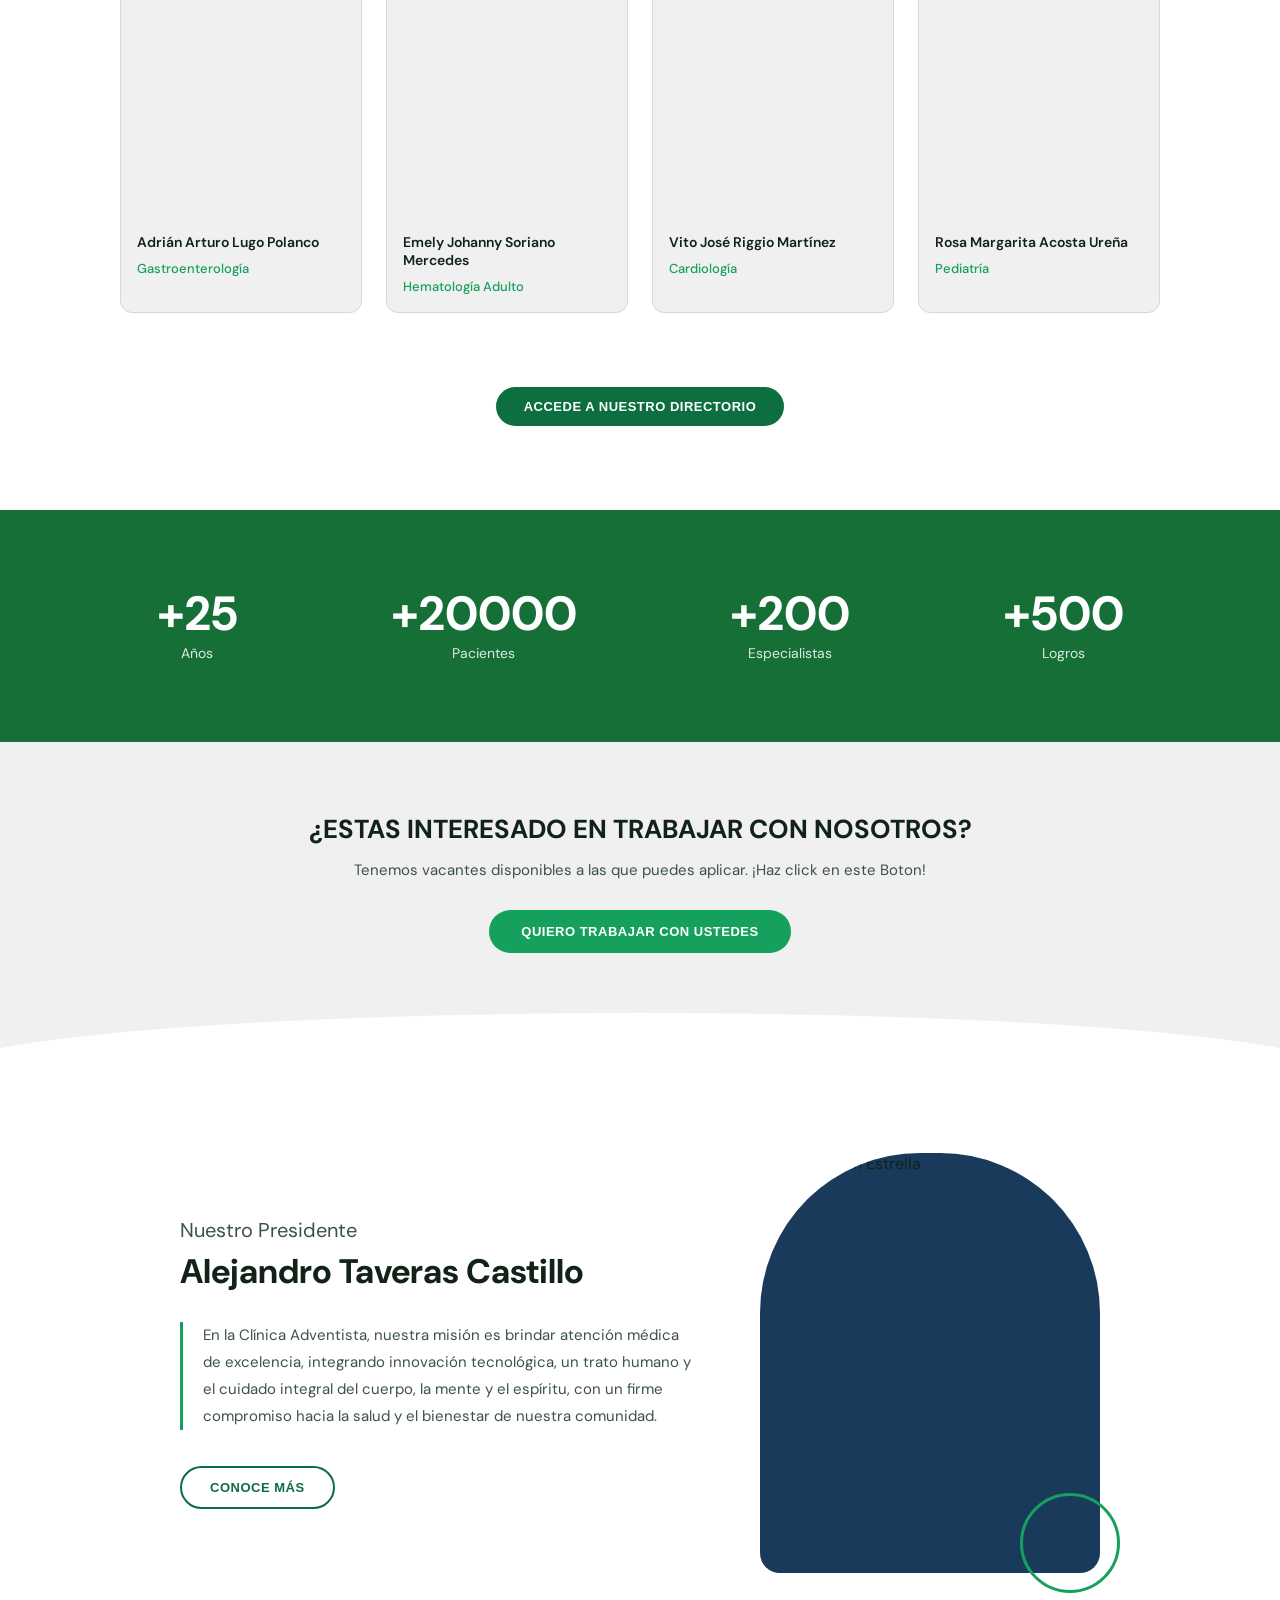
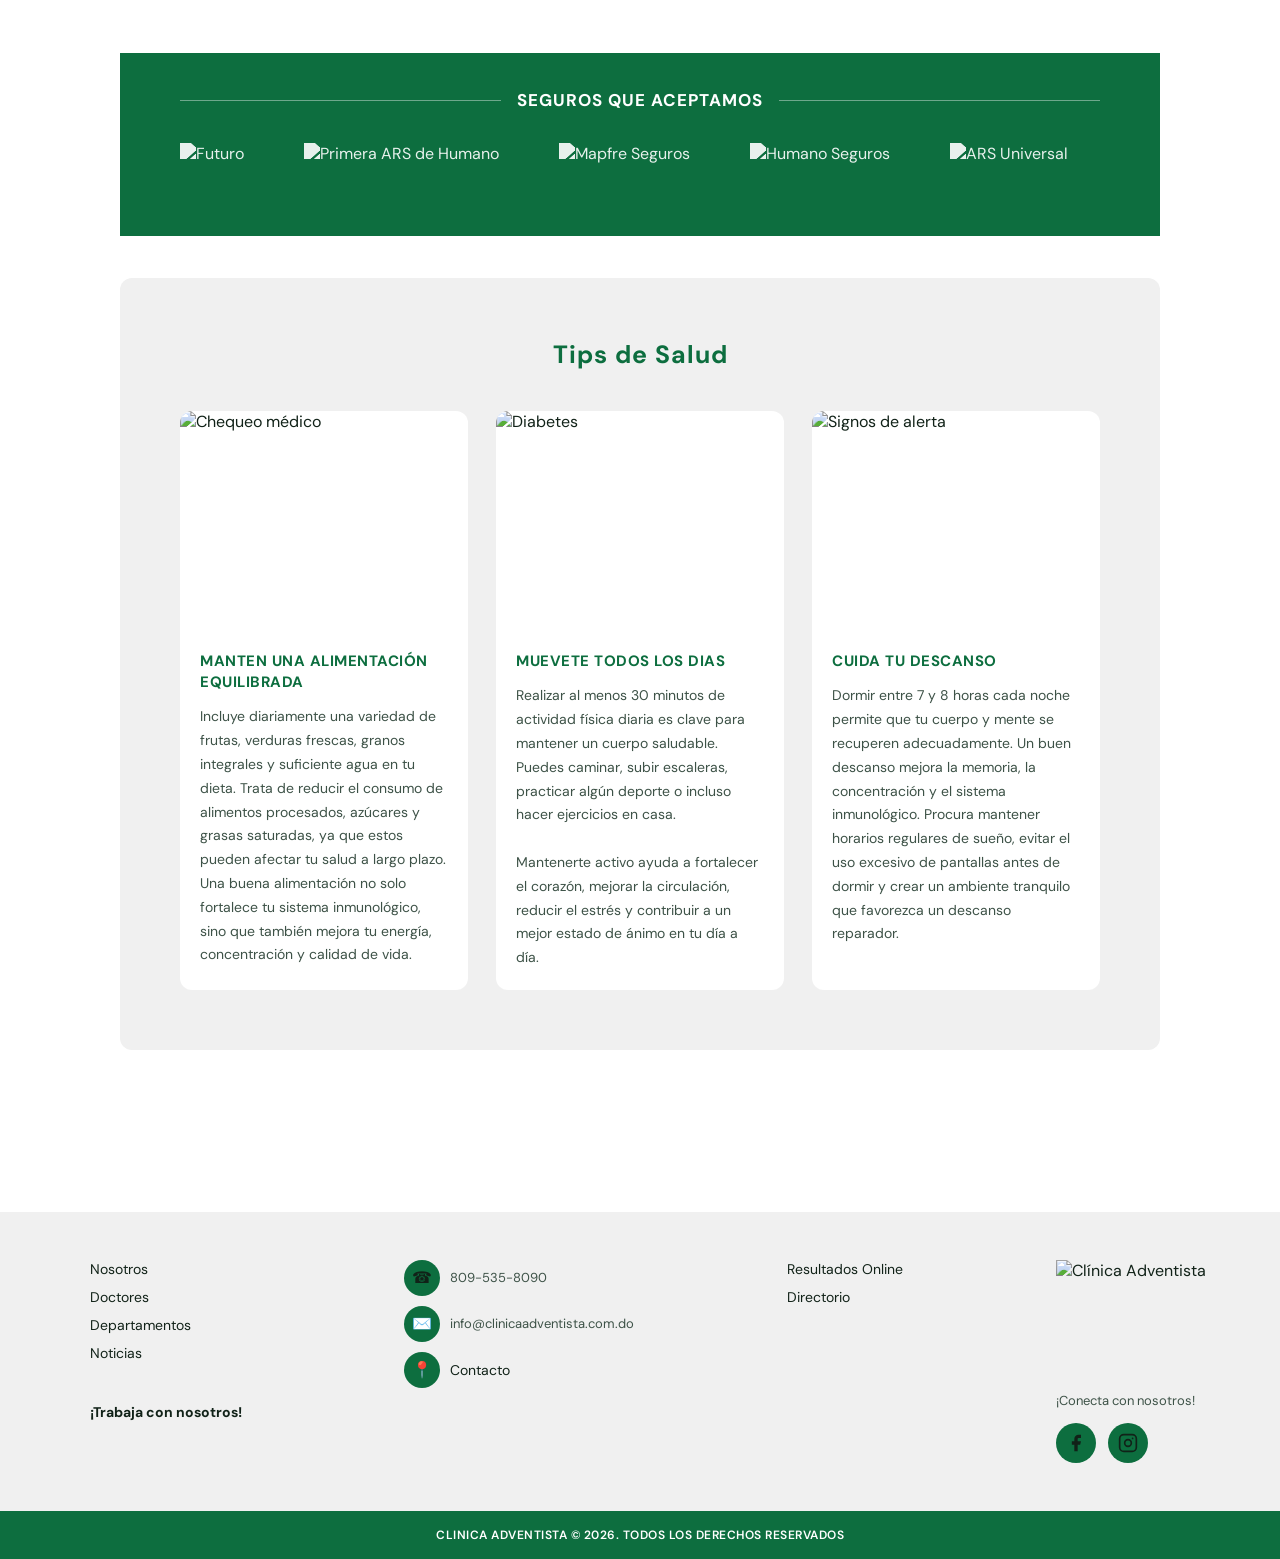
==== commit 81691fb6: "Add files via upload" ====
--- a/index.html
+++ b/index.html
@@ -1,1731 +1,749 @@
-<!DOCTYPE html>
-<html lang="es">
-<head>
-<meta charset="UTF-8">
-<meta name="viewport" content="width=device-width, initial-scale=1.0">
-<title>SIGA UNAD PROGRAM — Prototipo</title>
-<link rel="preconnect" href="https://fonts.googleapis.com">
-<link rel="preconnect" href="https://fonts.gstatic.com" crossorigin>
-<link href="https://fonts.googleapis.com/css2?family=Space+Grotesk:wght@500;600;700&family=Inter:wght@400;500;600;700&family=IBM+Plex+Mono:wght@500;600&display=swap" rel="stylesheet">
-<link rel="icon" type="image/png" href="[data-uri]">
-<style>
-  :root{
-    --navy-900:#0E2A3D;
-    --navy-800:#123A52;
-    --navy-700:#1A4A68;
-    --blue-600:#1C6E8C;
-    --blue-500:#2C7FA0;
-    --blue-400:#5AAFCB;
-    --blue-100:#E6F1F5;
-    --amber-500:#F0A24E;
-    --amber-600:#DB8A34;
-    --amber-100:#FCEBD6;
-    --bg:#F5F8FA;
-    --surface:#FFFFFF;
-    --border:#E2E8EE;
-    --border-strong:#CBD6DE;
-    --text:#16262F;
-    --text-muted:#5E7285;
-    --text-faint:#93A3B0;
-    --success:#2E9E66;
-    --success-bg:#E5F6EC;
-    --warn:#B9750B;
-    --warn-bg:#FEF3E2;
-    --danger:#C23C3C;
-    --danger-bg:#FBEAEA;
-    --radius-sm:8px;
-    --radius-md:14px;
-    --radius-lg:22px;
-    --shadow-sm:0 1px 2px rgba(14,42,61,0.07);
-    --shadow-md:0 10px 26px rgba(14,42,61,0.09);
-    --shadow-lg:0 26px 60px rgba(14,42,61,0.16);
-    --font-display:'Space Grotesk',sans-serif;
-    --font-body:'Inter',sans-serif;
-    --font-mono:'IBM Plex Mono',monospace;
-  }
-
-  *{box-sizing:border-box;}
-  html,body{margin:0;padding:0;}
-  body{
-    font-family:var(--font-body);
-    background:var(--bg);
-    color:var(--text);
-    -webkit-font-smoothing:antialiased;
-    overflow-x:hidden;
-  }
-  h1,h2,h3,h4{font-family:var(--font-display);margin:0;letter-spacing:-0.01em;}
-  p{margin:0;}
-  a{color:inherit;text-decoration:none;}
-  button{font-family:var(--font-body);cursor:pointer;}
-  ul{margin:0;padding:0;list-style:none;}
-  input{font-family:var(--font-body);}
-
-  ::selection{background:var(--amber-100);color:var(--navy-900);}
-
-  .icon{width:19px;height:19px;flex-shrink:0;}
-  .icon-sm{width:15px;height:15px;}
-
-  /* ---------- layout scaffolding ---------- */
-  .screen{
-    display:none;
-    min-height:100vh;
-    animation:fadeSlide .45s ease;
-  }
-  .screen.active{display:block;}
-  @keyframes fadeSlide{
-    from{opacity:0;transform:translateY(8px);}
-    to{opacity:1;transform:translateY(0);}
-  }
-  @media (prefers-reduced-motion: reduce){
-    .screen{animation:none;}
-    *{transition:none !important;}
-  }
-
-
-  /* ---------- buttons ---------- */
-  .btn{
-    display:inline-flex;align-items:center;justify-content:center;gap:8px;
-    border-radius:12px;border:1px solid transparent;
-    padding:12px 20px;font-size:14.5px;font-weight:600;
-    transition:transform .15s ease, box-shadow .15s ease, background .15s ease, border-color .15s ease;
-  }
-  .btn:active{transform:translateY(1px);}
-  .btn-primary{background:var(--navy-900);color:#fff;box-shadow:var(--shadow-sm);}
-  .btn-primary:hover{background:var(--navy-800);box-shadow:var(--shadow-md);}
-  .btn-accent{background:var(--amber-500);color:var(--navy-900);}
-  .btn-accent:hover{background:var(--amber-600);box-shadow:var(--shadow-md);}
-  .btn-ghost{background:transparent;color:var(--navy-900);border-color:var(--border-strong);}
-  .btn-ghost:hover{background:var(--blue-100);border-color:var(--blue-400);}
-  .btn-block{width:100%;}
-  .btn-sm{padding:8px 14px;font-size:13px;border-radius:9px;}
-  .btn:disabled{opacity:.45;cursor:not-allowed;}
-
-  /* ---------- form elements ---------- */
-  .field{display:flex;flex-direction:column;gap:7px;margin-bottom:18px;}
-  .field label{font-size:13px;font-weight:600;color:var(--navy-900);}
-  .input-wrap{position:relative;display:flex;align-items:center;}
-  .input{
-    width:100%;padding:13px 14px;border-radius:11px;border:1.5px solid var(--border-strong);
-    font-size:14.5px;color:var(--text);background:#fff;transition:border-color .15s, box-shadow .15s;
-  }
-  .input::placeholder{color:var(--text-faint);}
-  .input:focus{outline:none;border-color:var(--blue-500);box-shadow:0 0 0 4px var(--blue-100);}
-  .input-icon-btn{
-    position:absolute;right:10px;background:none;border:none;color:var(--text-faint);
-    padding:6px;border-radius:8px;display:flex;
-  }
-  .input-icon-btn:hover{color:var(--navy-900);background:var(--blue-100);}
-  .checkbox-row{display:flex;align-items:center;gap:9px;font-size:13.5px;color:var(--text-muted);}
-  .checkbox-row input{width:16px;height:16px;accent-color:var(--navy-800);}
-
-  /* =====================================================
-     PANTALLA 1 — LOGIN
-  ===================================================== */
-  #screen-login.active{display:flex;min-height:100vh;}
-  .login-single{
-    flex:1;
-    display:flex;flex-direction:column;align-items:center;justify-content:center;
-    position:relative;overflow:hidden;
-    padding:clamp(10px,3.5vh,32px) 20px;
-    background:
-      linear-gradient(180deg, rgba(10,26,38,0.42) 0%, rgba(10,26,38,0.60) 55%, rgba(9,23,34,0.82) 100%),
-      url('[data-uri]